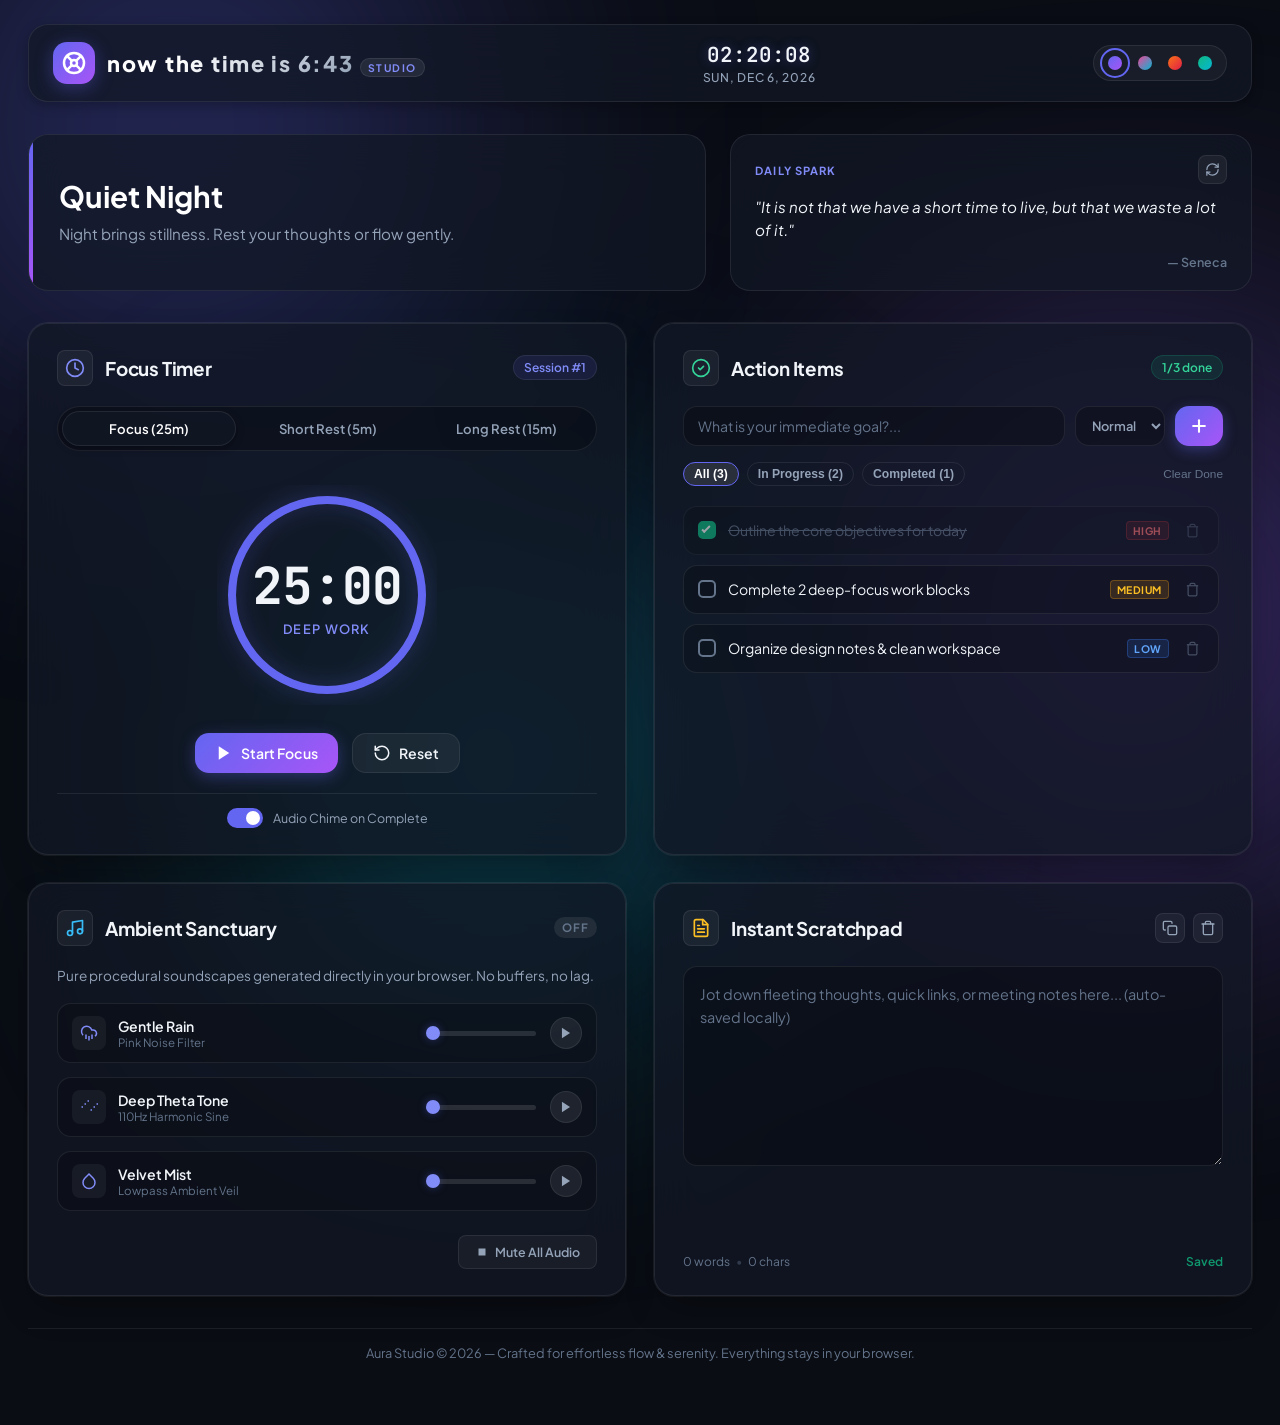
==== app/src/index.html @ 883d93a1 "feat: complete restructuring for EKS GitOps with ArgoCD, Terraform and GitHub Actions" ====
<!DOCTYPE html>
<html lang="en">
<head>
  <meta charset="UTF-8">
  <meta name="viewport" content="width=device-width, initial-scale=1.0">
  <title>Aura — Minimalist Focus & Productivity Workspace</title>
  <meta name="description" content="Aura is a beautifully crafted, distraction-free personal productivity hub with focus timer, ambient soundscapes, smart tasks, and instant notes.">
  <link rel="preconnect" href="https://fonts.googleapis.com">
  <link rel="preconnect" href="https://fonts.gstatic.com" crossorigin>
  <link href="https://fonts.googleapis.com/css2?family=Plus+Jakarta+Sans:wght@300;400;500;600;700;800&family=JetBrains+Mono:wght@400;500&display=swap" rel="stylesheet">
  <link rel="stylesheet" href="style.css">
</head>
<body data-theme="celestial">
  <!-- Dynamic Background Glow Elements -->
  <div class="ambient-glow glow-1" aria-hidden="true"></div>
  <div class="ambient-glow glow-2" aria-hidden="true"></div>
  <div class="ambient-glow glow-3" aria-hidden="true"></div>

  <div class="app-container">
    <!-- Top Navigation / Header -->
    <header class="app-header">
      <div class="brand">
        <div class="brand-icon">
          <svg width="24" height="24" viewBox="0 0 24 24" fill="none" stroke="currentColor" stroke-width="2.5" stroke-linecap="round" stroke-linejoin="round">
            <circle cx="12" cy="12" r="10"/>
            <path d="m4.93 4.93 4.24 4.24"/>
            <path d="m14.83 9.17 4.24-4.24"/>
            <path d="m14.83 14.83 4.24 4.24"/>
            <path d="m9.17 14.83-4.24 4.24"/>
            <circle cx="12" cy="12" r="3"/>
          </svg>
        </div>
        <div class="brand-text">
          <span class="brand-title">now the time is 6:43</span>
          <span class="brand-badge">STUDIO</span>
        </div>
      </div>

      <!-- Live Clock & Status -->
      <div class="header-center">
        <div class="live-clock" id="live-clock" aria-label="Current time">00:00:00</div>
        <div class="live-date" id="live-date">Loading date...</div>
      </div>

      <!-- Header Controls -->
      <div class="header-actions">
        <div class="theme-picker" title="Switch visual theme">
          <button type="button" class="theme-btn active" data-theme-name="celestial" id="theme-celestial" aria-label="Celestial Theme">
            <span class="dot dot-celestial"></span>
          </button>
          <button type="button" class="theme-btn" data-theme-name="cyber" id="theme-cyber" aria-label="Cyberpunk Neon Theme">
            <span class="dot dot-cyber"></span>
          </button>
          <button type="button" class="theme-btn" data-theme-name="sunset" id="theme-sunset" aria-label="Sunset Amber Theme">
            <span class="dot dot-sunset"></span>
          </button>
          <button type="button" class="theme-btn" data-theme-name="emerald" id="theme-emerald" aria-label="Emerald Forest Theme">
            <span class="dot dot-emerald"></span>
          </button>
        </div>
      </div>
    </header>

    <!-- Welcome & Inspirational Banner -->
    <section class="hero-banner">
      <div class="greeting-content">
        <h1 class="greeting-title" id="greeting-title">Welcome to your sanctuary</h1>
        <p class="greeting-subtitle" id="greeting-subtitle">Cultivate deep focus, track meaningful milestones, and create with calm clarity.</p>
      </div>
      <div class="quote-card" id="quote-container">
        <div class="quote-header">
          <span class="quote-tag">Daily Spark</span>
          <button type="button" class="icon-action-btn" id="refresh-quote-btn" title="Get new inspiration" aria-label="Refresh Quote">
            <svg width="15" height="15" viewBox="0 0 24 24" fill="none" stroke="currentColor" stroke-width="2" stroke-linecap="round" stroke-linejoin="round">
              <path d="M3 12a9 9 0 0 1 9-9 9.75 9.75 0 0 1 6.74 2.74L21 8"/>
              <path d="M21 3v5h-5"/>
              <path d="M21 12a9 9 0 0 1-9 9 9.75 9.75 0 0 1-6.74-2.74L3 16"/>
              <path d="M3 21v-5h5"/>
            </svg>
          </button>
        </div>
        <p class="quote-text" id="quote-text">"Simplicity is the ultimate sophistication."</p>
        <span class="quote-author" id="quote-author">— Leonardo da Vinci</span>
      </div>
    </section>

    <!-- Main Workspace Grid -->
    <main class="dashboard-grid">

      <!-- CARD 1: Pomodoro & Deep Work Timer -->
      <section class="card timer-card" id="timer-section" aria-labelledby="timer-heading">
        <div class="card-header">
          <div class="card-title-group">
            <div class="card-icon timer-icon-glow">
              <svg width="20" height="20" viewBox="0 0 24 24" fill="none" stroke="currentColor" stroke-width="2" stroke-linecap="round" stroke-linejoin="round">
                <circle cx="12" cy="12" r="10"/>
                <polyline points="12 6 12 12 16 14"/>
              </svg>
            </div>
            <h2 class="card-title" id="timer-heading">Focus Timer</h2>
          </div>
          <span class="session-badge" id="session-count-badge">Session #1</span>
        </div>

        <!-- Mode Selectors -->
        <div class="timer-mode-tabs" role="tablist">
          <button type="button" class="mode-tab active" data-mode="focus" id="tab-focus" role="tab" aria-selected="true">Focus (25m)</button>
          <button type="button" class="mode-tab" data-mode="shortBreak" id="tab-short" role="tab" aria-selected="false">Short Rest (5m)</button>
          <button type="button" class="mode-tab" data-mode="longBreak" id="tab-long" role="tab" aria-selected="false">Long Rest (15m)</button>
        </div>

        <!-- Circular Visual Progress Display -->
        <div class="timer-display-wrapper">
          <svg class="progress-ring" width="220" height="220" viewBox="0 0 220 220">
            <circle class="progress-ring-bg" stroke="currentColor" stroke-width="8" fill="transparent" r="95" cx="110" cy="110"/>
            <circle class="progress-ring-circle" id="timer-progress-ring" stroke="currentColor" stroke-width="8" stroke-dasharray="596.9" stroke-dashoffset="0" stroke-linecap="round" fill="transparent" r="95" cx="110" cy="110"/>
          </svg>
          <div class="timer-countdown">
            <span class="time-readout" id="timer-readout">25:00</span>
            <span class="timer-status-text" id="timer-mode-label">Deep Work</span>
          </div>
        </div>

        <!-- Timer Controls -->
        <div class="timer-actions">
          <button type="button" class="btn btn-primary" id="timer-toggle-btn" aria-label="Start or pause timer">
            <svg class="play-icon" width="18" height="18" viewBox="0 0 24 24" fill="currentColor">
              <polygon points="5 3 19 12 5 21 5 3"/>
            </svg>
            <span id="timer-toggle-label">Start Focus</span>
          </button>
          <button type="button" class="btn btn-ghost" id="timer-reset-btn" aria-label="Reset timer">
            <svg width="18" height="18" viewBox="0 0 24 24" fill="none" stroke="currentColor" stroke-width="2" stroke-linecap="round" stroke-linejoin="round">
              <path d="M3 12a9 9 0 1 0 9-9 9.75 9.75 0 0 0-6.74 2.74L3 8"/>
              <path d="M3 3v5h5"/>
            </svg>
            <span>Reset</span>
          </button>
        </div>

        <!-- Sound Alert Toggle -->
        <div class="timer-footer">
          <label class="toggle-control" for="chime-toggle">
            <input type="checkbox" id="chime-toggle" checked>
            <span class="toggle-slider"></span>
            <span class="toggle-label">Audio Chime on Complete</span>
          </label>
        </div>
      </section>

      <!-- CARD 2: Flow Tasks & Priorities -->
      <section class="card tasks-card" id="tasks-section" aria-labelledby="tasks-heading">
        <div class="card-header">
          <div class="card-title-group">
            <div class="card-icon task-icon-glow">
              <svg width="20" height="20" viewBox="0 0 24 24" fill="none" stroke="currentColor" stroke-width="2" stroke-linecap="round" stroke-linejoin="round">
                <path d="M12 22c5.523 0 10-4.477 10-10S17.523 2 12 2 2 6.477 2 12s4.477 10 10 10z"/>
                <path d="m9 12 2 2 4-4"/>
              </svg>
            </div>
            <h2 class="card-title" id="tasks-heading">Action Items</h2>
          </div>
          <div class="task-stats-pill" id="task-completion-stats">0/0 done</div>
        </div>

        <!-- Add Task Input Form -->
        <form class="task-input-bar" id="add-task-form">
          <input type="text" id="task-input-field" class="styled-input" placeholder="What is your immediate goal?..." autocomplete="off" required>
          <select id="task-priority-select" class="styled-select" title="Priority Level" aria-label="Priority Level">
            <option value="high">High</option>
            <option value="medium" selected>Normal</option>
            <option value="low">Low</option>
          </select>
          <button type="submit" class="btn btn-add" id="task-add-btn" aria-label="Add Task">
            <svg width="20" height="20" viewBox="0 0 24 24" fill="none" stroke="currentColor" stroke-width="2.5" stroke-linecap="round" stroke-linejoin="round">
              <line x1="12" y1="5" x2="12" y2="19"></line>
              <line x1="5" y1="12" x2="19" y2="12"></line>
            </svg>
          </button>
        </form>

        <!-- Filter Chips -->
        <div class="task-filters">
          <button type="button" class="filter-chip active" data-filter="all" id="filter-all">All (<span id="count-all">0</span>)</button>
          <button type="button" class="filter-chip" data-filter="active" id="filter-active">In Progress (<span id="count-active">0</span>)</button>
          <button type="button" class="filter-chip" data-filter="completed" id="filter-completed">Completed (<span id="count-completed">0</span>)</button>
          <button type="button" class="filter-clear-btn" id="clear-completed-btn" title="Remove finished items">Clear Done</button>
        </div>

        <!-- Task List Container -->
        <div class="task-list-wrapper">
          <ul class="task-list" id="task-list-container">
            <!-- Dynamic task items injected via JavaScript -->
          </ul>
          <div class="empty-state hidden" id="task-empty-state">
            <div class="empty-icon">
              <svg width="36" height="36" viewBox="0 0 24 24" fill="none" stroke="currentColor" stroke-width="1.5">
                <circle cx="12" cy="12" r="10"/>
                <path d="M8 12h8"/>
              </svg>
            </div>
            <p>No action items here yet.</p>
            <span>Add a clear goal above to ignite momentum!</span>
          </div>
        </div>
      </section>

      <!-- CARD 3: Ambient Soundscapes (Zero-latency Web Audio Generator) -->
      <section class="card ambient-card" id="ambient-section" aria-labelledby="ambient-heading">
        <div class="card-header">
          <div class="card-title-group">
            <div class="card-icon ambient-icon-glow">
              <svg width="20" height="20" viewBox="0 0 24 24" fill="none" stroke="currentColor" stroke-width="2" stroke-linecap="round" stroke-linejoin="round">
                <path d="M9 18V5l12-2v13"/>
                <circle cx="6" cy="18" r="3"/>
                <circle cx="18" cy="16" r="3"/>
              </svg>
            </div>
            <h2 class="card-title" id="ambient-heading">Ambient Sanctuary</h2>
          </div>
          <span class="live-pill" id="audio-active-badge">Off</span>
        </div>
        <p class="card-description">Pure procedural soundscapes generated directly in your browser. No buffers, no lag.</p>

        <!-- Soundscape Channels -->
        <div class="sound-channels">
          <!-- Sound 1: Soft Rain -->
          <div class="sound-row" data-sound="rain">
            <div class="sound-meta">
              <div class="sound-icon-box">
                <svg width="18" height="18" viewBox="0 0 24 24" fill="none" stroke="currentColor" stroke-width="2">
                  <path d="M4 14.899A7 7 0 1 1 15.71 8h1.79a4.5 4.5 0 0 1 2.5 8.242"/>
                  <path d="M16 14v6"/>
                  <path d="M8 14v6"/>
                  <path d="M12 16v6"/>
                </svg>
              </div>
              <div class="sound-details">
                <span class="sound-title">Gentle Rain</span>
                <span class="sound-type">Pink Noise Filter</span>
              </div>
            </div>
            <div class="sound-control-group">
              <input type="range" class="sound-slider" id="volume-rain" min="0" max="100" value="0" aria-label="Gentle Rain volume">
              <button type="button" class="sound-toggle-btn" id="btn-sound-rain" aria-label="Toggle Gentle Rain">
                <svg width="14" height="14" viewBox="0 0 24 24" fill="currentColor">
                  <polygon points="5 3 19 12 5 21 5 3"/>
                </svg>
              </button>
            </div>
          </div>

          <!-- Sound 2: Theta Wave / Focus Drone -->
          <div class="sound-row" data-sound="binaural">
            <div class="sound-meta">
              <div class="sound-icon-box">
                <svg width="18" height="18" viewBox="0 0 24 24" fill="none" stroke="currentColor" stroke-width="2">
                  <path d="M2 12h2"/>
                  <path d="M6 8h2"/>
                  <path d="M10 4h2"/>
                  <path d="M14 16h2"/>
                  <path d="M18 12h2"/>
                  <path d="M22 8h2"/>
                </svg>
              </div>
              <div class="sound-details">
                <span class="sound-title">Deep Theta Tone</span>
                <span class="sound-type">110Hz Harmonic Sine</span>
              </div>
            </div>
            <div class="sound-control-group">
              <input type="range" class="sound-slider" id="volume-binaural" min="0" max="100" value="0" aria-label="Deep Theta Tone volume">
              <button type="button" class="sound-toggle-btn" id="btn-sound-binaural" aria-label="Toggle Deep Theta Tone">
                <svg width="14" height="14" viewBox="0 0 24 24" fill="currentColor">
                  <polygon points="5 3 19 12 5 21 5 3"/>
                </svg>
              </button>
            </div>
          </div>

          <!-- Sound 3: White Noise / Velvet Stream -->
          <div class="sound-row" data-sound="stream">
            <div class="sound-meta">
              <div class="sound-icon-box">
                <svg width="18" height="18" viewBox="0 0 24 24" fill="none" stroke="currentColor" stroke-width="2">
                  <path d="M12 2.69l5.66 5.66a8 8 0 1 1-11.31 0z"/>
                </svg>
              </div>
              <div class="sound-details">
                <span class="sound-title">Velvet Mist</span>
                <span class="sound-type">Lowpass Ambient Veil</span>
              </div>
            </div>
            <div class="sound-control-group">
              <input type="range" class="sound-slider" id="volume-stream" min="0" max="100" value="0" aria-label="Velvet Mist volume">
              <button type="button" class="sound-toggle-btn" id="btn-sound-stream" aria-label="Toggle Velvet Mist">
                <svg width="14" height="14" viewBox="0 0 24 24" fill="currentColor">
                  <polygon points="5 3 19 12 5 21 5 3"/>
                </svg>
              </button>
            </div>
          </div>
        </div>

        <div class="ambient-footer">
          <button type="button" class="btn btn-secondary-subtle" id="stop-all-audio-btn">
            <svg width="14" height="14" viewBox="0 0 24 24" fill="currentColor">
              <rect x="6" y="6" width="12" height="12"/>
            </svg>
            Mute All Audio
          </button>
        </div>
      </section>

      <!-- CARD 4: Instant Scratchpad & Notes -->
      <section class="card notes-card" id="notes-section" aria-labelledby="notes-heading">
        <div class="card-header">
          <div class="card-title-group">
            <div class="card-icon notes-icon-glow">
              <svg width="20" height="20" viewBox="0 0 24 24" fill="none" stroke="currentColor" stroke-width="2" stroke-linecap="round" stroke-linejoin="round">
                <path d="M14.5 2H6a2 2 0 0 0-2 2v16a2 2 0 0 0 2 2h12a2 2 0 0 0 2-2V7.5L14.5 2z"/>
                <polyline points="14 2 14 8 20 8"/>
                <line x1="16" y1="13" x2="8" y2="13"/>
                <line x1="16" y1="17" x2="8" y2="17"/>
                <line x1="10" y1="9" x2="8" y2="9"/>
              </svg>
            </div>
            <h2 class="card-title" id="notes-heading">Instant Scratchpad</h2>
          </div>
          <div class="notes-actions">
            <button type="button" class="icon-action-btn" id="copy-notes-btn" title="Copy to clipboard" aria-label="Copy Notes">
              <svg width="16" height="16" viewBox="0 0 24 24" fill="none" stroke="currentColor" stroke-width="2" stroke-linecap="round" stroke-linejoin="round">
                <rect x="9" y="9" width="13" height="13" rx="2" ry="2"/>
                <path d="M5 15H4a2 2 0 0 1-2-2V4a2 2 0 0 1 2-2h9a2 2 0 0 1 2 2v1"/>
              </svg>
            </button>
            <button type="button" class="icon-action-btn" id="clear-notes-btn" title="Clear notes" aria-label="Clear Notes">
              <svg width="16" height="16" viewBox="0 0 24 24" fill="none" stroke="currentColor" stroke-width="2" stroke-linecap="round" stroke-linejoin="round">
                <polyline points="3 6 5 6 21 6"/>
                <path d="M19 6v14a2 2 0 0 1-2 2H7a2 2 0 0 1-2-2V6m3 0V4a2 2 0 0 1 2-2h4a2 2 0 0 1 2 2v2"/>
              </svg>
            </button>
          </div>
        </div>

        <div class="notes-body">
          <textarea id="scratchpad-textarea" class="scratchpad-input" placeholder="Jot down fleeting thoughts, quick links, or meeting notes here... (auto-saved locally)"></textarea>
        </div>

        <div class="notes-footer">
          <div class="note-counts">
            <span id="note-words">0 words</span>
            <span class="count-divider">•</span>
            <span id="note-chars">0 chars</span>
          </div>
          <span class="save-status" id="note-save-status">Saved</span>
        </div>
      </section>

    </main>

    <!-- Global Toast Notification -->
    <div class="toast" id="toast-notification" role="status" aria-live="polite">
      <span class="toast-message" id="toast-text">Action completed</span>
    </div>

    <!-- App Footer -->
    <footer class="app-footer">
      <p>Aura Studio &copy; 2026 — Crafted for effortless flow & serenity. Everything stays in your browser.</p>
    </footer>
  </div>

  <script src="app.js"></script>
</body>
</html>
---- app/src/style.css ----
/* ===================================================================
   AURA DESIGN SYSTEM — Modern Glassmorphism & Fluid Micro-Interactions
   =================================================================== */

:root {
  /* Default: Celestial Dark Theme */
  --bg-primary: #0a0d14;
  --bg-secondary: #0f1422;
  --card-bg: rgba(18, 24, 38, 0.72);
  --card-border: rgba(255, 255, 255, 0.08);
  --card-border-hover: rgba(99, 102, 241, 0.4);
  --text-main: #f1f5f9;
  --text-muted: #94a3b8;
  --text-subtle: #64748b;
  
  --accent: #6366f1;
  --accent-light: #818cf8;
  --accent-glow: rgba(99, 102, 241, 0.35);
  --accent-gradient: linear-gradient(135deg, #6366f1 0%, #a855f7 100%);
  
  --secondary-accent: #06b6d4;
  --success: #10b981;
  --warning: #f59e0b;
  --danger: #ef4444;

  --glow-1: #6366f1;
  --glow-2: #8b5cf6;
  --glow-3: #06b6d4;

  --font-sans: 'Plus Jakarta Sans', -apple-system, BlinkMacSystemFont, 'Segoe UI', Roboto, sans-serif;
  --font-mono: 'JetBrains Mono', monospace;

  --radius-sm: 8px;
  --radius-md: 14px;
  --radius-lg: 20px;
  --radius-pill: 9999px;

  --shadow-sm: 0 4px 12px rgba(0, 0, 0, 0.25);
  --shadow-card: 0 16px 36px -10px rgba(0, 0, 0, 0.4), 0 0 0 1px var(--card-border);
  --shadow-hover: 0 20px 45px -8px rgba(99, 102, 241, 0.25), 0 0 0 1px var(--card-border-hover);
  --transition-fast: 0.18s cubic-bezier(0.16, 1, 0.3, 1);
  --transition-normal: 0.28s cubic-bezier(0.16, 1, 0.3, 1);
}

/* Theme: Cyberpunk Neon */
body[data-theme="cyber"] {
  --bg-primary: #050508;
  --bg-secondary: #0c0a17;
  --card-bg: rgba(16, 13, 30, 0.78);
  --card-border: rgba(244, 63, 94, 0.15);
  --card-border-hover: rgba(6, 182, 212, 0.5);
  --accent: #ec4899;
  --accent-light: #f472b6;
  --accent-glow: rgba(236, 72, 153, 0.4);
  --accent-gradient: linear-gradient(135deg, #ec4899 0%, #06b6d4 100%);
  --glow-1: #ec4899;
  --glow-2: #06b6d4;
  --glow-3: #8b5cf6;
}

/* Theme: Sunset Amber */
body[data-theme="sunset"] {
  --bg-primary: #0f0a0a;
  --bg-secondary: #1a100f;
  --card-bg: rgba(28, 18, 16, 0.75);
  --card-border: rgba(249, 115, 22, 0.15);
  --card-border-hover: rgba(249, 115, 22, 0.5);
  --accent: #f97316;
  --accent-light: #fb923c;
  --accent-glow: rgba(249, 115, 22, 0.4);
  --accent-gradient: linear-gradient(135deg, #f97316 0%, #e11d48 100%);
  --glow-1: #f97316;
  --glow-2: #fbbf24;
  --glow-3: #e11d48;
}

/* Theme: Emerald Forest */
body[data-theme="emerald"] {
  --bg-primary: #06110d;
  --bg-secondary: #0a1c15;
  --card-bg: rgba(12, 28, 22, 0.75);
  --card-border: rgba(16, 185, 129, 0.16);
  --card-border-hover: rgba(16, 185, 129, 0.5);
  --accent: #10b981;
  --accent-light: #34d399;
  --accent-glow: rgba(16, 185, 129, 0.4);
  --accent-gradient: linear-gradient(135deg, #10b981 0%, #06b6d4 100%);
  --glow-1: #10b981;
  --glow-2: #059669;
  --glow-3: #14b8a6;
}

/* Reset & Base Styles */
*, *::before, *::after {
  box-sizing: border-box;
  margin: 0;
  padding: 0;
}

html, body {
  min-height: 100%;
  font-family: var(--font-sans);
  background-color: var(--bg-primary);
  color: var(--text-main);
  overflow-x: hidden;
  -webkit-font-smoothing: antialiased;
  -moz-osx-font-smoothing: grayscale;
}

/* Ambient Background Light Blobs */
.ambient-glow {
  position: fixed;
  border-radius: 50%;
  filter: blur(140px);
  pointer-events: none;
  z-index: 0;
  opacity: 0.35;
  transition: background-color 0.8s ease, opacity 0.8s ease;
  animation: floatBlobs 24s ease-in-out infinite alternate;
}

.glow-1 {
  width: 550px;
  height: 550px;
  top: -150px;
  left: -100px;
  background: var(--glow-1);
}

.glow-2 {
  width: 600px;
  height: 600px;
  top: 35%;
  right: -150px;
  background: var(--glow-2);
  animation-delay: -7s;
}

.glow-3 {
  width: 480px;
  height: 480px;
  bottom: -100px;
  left: 20%;
  background: var(--glow-3);
  animation-delay: -14s;
}

@keyframes floatBlobs {
  0% { transform: translate(0, 0) scale(1); }
  50% { transform: translate(60px, 40px) scale(1.08); }
  100% { transform: translate(-40px, -60px) scale(0.95); }
}

/* Container */
.app-container {
  position: relative;
  z-index: 1;
  max-width: 1280px;
  margin: 0 auto;
  padding: 24px 28px 48px;
  display: flex;
  flex-direction: column;
  gap: 32px;
}

/* ===================================================================
   Header Component
   =================================================================== */
.app-header {
  display: flex;
  align-items: center;
  justify-content: space-between;
  padding: 16px 24px;
  background: var(--card-bg);
  backdrop-filter: blur(20px);
  -webkit-backdrop-filter: blur(20px);
  border: 1px solid var(--card-border);
  border-radius: var(--radius-lg);
  box-shadow: var(--shadow-sm);
  transition: border-color var(--transition-normal);
}

.brand {
  display: flex;
  align-items: center;
  gap: 12px;
}

.brand-icon {
  width: 42px;
  height: 42px;
  display: flex;
  align-items: center;
  justify-content: center;
  border-radius: var(--radius-md);
  background: var(--accent-gradient);
  color: #fff;
  box-shadow: 0 4px 18px var(--accent-glow);
}

.brand-text {
  display: flex;
  align-items: baseline;
  gap: 6px;
}

.brand-title {
  font-size: 1.35rem;
  font-weight: 800;
  letter-spacing: 0.08em;
  background: linear-gradient(135deg, #ffffff 30%, var(--text-muted) 100%);
  -webkit-background-clip: text;
  -webkit-text-fill-color: transparent;
}

.brand-badge {
  font-size: 0.65rem;
  font-weight: 700;
  letter-spacing: 0.15em;
  padding: 2px 7px;
  border-radius: var(--radius-pill);
  background: rgba(255, 255, 255, 0.08);
  color: var(--accent-light);
  border: 1px solid var(--card-border);
}

.header-center {
  text-align: center;
  display: flex;
  flex-direction: column;
  align-items: center;
  gap: 2px;
}

.live-clock {
  font-family: var(--font-mono);
  font-size: 1.3rem;
  font-weight: 600;
  letter-spacing: 0.05em;
  color: var(--text-main);
  text-shadow: 0 0 12px var(--accent-glow);
}

.live-date {
  font-size: 0.75rem;
  font-weight: 500;
  color: var(--text-muted);
  text-transform: uppercase;
  letter-spacing: 0.06em;
}

/* Theme Selector */
.theme-picker {
  display: flex;
  align-items: center;
  gap: 8px;
  background: rgba(255, 255, 255, 0.04);
  padding: 6px 10px;
  border-radius: var(--radius-pill);
  border: 1px solid var(--card-border);
}

.theme-btn {
  background: transparent;
  border: none;
  cursor: pointer;
  padding: 4px;
  border-radius: 50%;
  display: flex;
  align-items: center;
  justify-content: center;
  transition: transform var(--transition-fast);
}

.theme-btn:hover {
  transform: scale(1.15);
}

.theme-btn.active {
  outline: 2px solid var(--accent);
  outline-offset: 2px;
}

.dot {
  width: 14px;
  height: 14px;
  border-radius: 50%;
  display: block;
}

.dot-celestial { background: linear-gradient(135deg, #6366f1, #a855f7); }
.dot-cyber { background: linear-gradient(135deg, #ec4899, #06b6d4); }
.dot-sunset { background: linear-gradient(135deg, #f97316, #e11d48); }
.dot-emerald { background: linear-gradient(135deg, #10b981, #06b6d4); }

/* ===================================================================
   Hero & Motivation Banner
   =================================================================== */
.hero-banner {
  display: grid;
  grid-template-columns: 1.3fr 1fr;
  gap: 24px;
  align-items: stretch;
}

.greeting-content {
  padding: 24px 30px;
  background: var(--card-bg);
  backdrop-filter: blur(20px);
  -webkit-backdrop-filter: blur(20px);
  border: 1px solid var(--card-border);
  border-radius: var(--radius-lg);
  display: flex;
  flex-direction: column;
  justify-content: center;
  gap: 8px;
  position: relative;
  overflow: hidden;
}

.greeting-content::after {
  content: "";
  position: absolute;
  top: 0;
  left: 0;
  width: 4px;
  height: 100%;
  background: var(--accent-gradient);
}

.greeting-title {
  font-size: 1.85rem;
  font-weight: 700;
  line-height: 1.25;
  background: linear-gradient(135deg, #ffffff 60%, var(--accent-light) 100%);
  -webkit-background-clip: text;
  -webkit-text-fill-color: transparent;
}

.greeting-subtitle {
  font-size: 0.95rem;
  color: var(--text-muted);
  line-height: 1.5;
}

.quote-card {
  padding: 20px 24px;
  background: var(--card-bg);
  backdrop-filter: blur(20px);
  -webkit-backdrop-filter: blur(20px);
  border: 1px solid var(--card-border);
  border-radius: var(--radius-lg);
  display: flex;
  flex-direction: column;
  justify-content: space-between;
  gap: 12px;
}

.quote-header {
  display: flex;
  align-items: center;
  justify-content: space-between;
}

.quote-tag {
  font-size: 0.7rem;
  text-transform: uppercase;
  letter-spacing: 0.1em;
  font-weight: 700;
  color: var(--accent-light);
}

.quote-text {
  font-size: 0.95rem;
  font-style: italic;
  color: var(--text-main);
  line-height: 1.5;
}

.quote-author {
  font-size: 0.78rem;
  font-weight: 600;
  color: var(--text-subtle);
  align-self: flex-end;
}

/* ===================================================================
   Dashboard Grid Layout
   =================================================================== */
.dashboard-grid {
  display: grid;
  grid-template-columns: repeat(2, 1fr);
  gap: 28px;
}

/* Base Card Styles */
.card {
  background: var(--card-bg);
  backdrop-filter: blur(22px);
  -webkit-backdrop-filter: blur(22px);
  border: 1px solid var(--card-border);
  border-radius: var(--radius-lg);
  padding: 26px 28px;
  box-shadow: var(--shadow-card);
  transition: transform var(--transition-normal), border-color var(--transition-normal), box-shadow var(--transition-normal);
  display: flex;
  flex-direction: column;
}

.card:hover {
  border-color: var(--card-border-hover);
  box-shadow: var(--shadow-hover);
}

.card-header {
  display: flex;
  align-items: center;
  justify-content: space-between;
  margin-bottom: 20px;
}

.card-title-group {
  display: flex;
  align-items: center;
  gap: 12px;
}

.card-icon {
  width: 36px;
  height: 36px;
  border-radius: var(--radius-sm);
  display: flex;
  align-items: center;
  justify-content: center;
  background: rgba(255, 255, 255, 0.05);
  color: var(--accent-light);
  border: 1px solid var(--card-border);
}

.timer-icon-glow { color: #818cf8; }
.task-icon-glow { color: #34d399; }
.ambient-icon-glow { color: #38bdf8; }
.notes-icon-glow { color: #fbbf24; }

.card-title {
  font-size: 1.18rem;
  font-weight: 700;
  letter-spacing: -0.01em;
  color: var(--text-main);
}

.card-description {
  font-size: 0.85rem;
  color: var(--text-muted);
  margin-bottom: 18px;
  line-height: 1.45;
}

/* Common Buttons & Inputs */
.btn {
  display: inline-flex;
  align-items: center;
  justify-content: center;
  gap: 8px;
  font-family: var(--font-sans);
  font-size: 0.88rem;
  font-weight: 600;
  padding: 10px 20px;
  border-radius: var(--radius-md);
  cursor: pointer;
  border: none;
  outline: none;
  transition: all var(--transition-fast);
}

.btn-primary {
  background: var(--accent-gradient);
  color: #ffffff;
  box-shadow: 0 4px 16px var(--accent-glow);
}

.btn-primary:hover {
  transform: translateY(-2px);
  box-shadow: 0 6px 22px var(--accent-glow);
  filter: brightness(1.08);
}

.btn-primary:active {
  transform: translateY(0);
}

.btn-ghost {
  background: rgba(255, 255, 255, 0.05);
  color: var(--text-main);
  border: 1px solid var(--card-border);
}

.btn-ghost:hover {
  background: rgba(255, 255, 255, 0.1);
  color: #fff;
  border-color: rgba(255, 255, 255, 0.18);
}

.btn-secondary-subtle {
  background: rgba(255, 255, 255, 0.04);
  color: var(--text-muted);
  border: 1px solid var(--card-border);
  padding: 8px 16px;
  border-radius: var(--radius-sm);
  font-size: 0.78rem;
  font-weight: 600;
  cursor: pointer;
  display: inline-flex;
  align-items: center;
  gap: 6px;
  transition: all var(--transition-fast);
}

.btn-secondary-subtle:hover {
  background: rgba(239, 68, 68, 0.12);
  color: #fca5a5;
  border-color: rgba(239, 68, 68, 0.3);
}

.icon-action-btn {
  background: rgba(255, 255, 255, 0.05);
  border: 1px solid var(--card-border);
  color: var(--text-muted);
  border-radius: var(--radius-sm);
  padding: 6px;
  cursor: pointer;
  display: flex;
  align-items: center;
  justify-content: center;
  transition: all var(--transition-fast);
}

.icon-action-btn:hover {
  color: #ffffff;
  background: rgba(255, 255, 255, 0.12);
  border-color: rgba(255, 255, 255, 0.2);
  transform: scale(1.05);
}

/* ===================================================================
   Card 1: Pomodoro Timer Styles
   =================================================================== */
.session-badge {
  font-size: 0.75rem;
  font-weight: 600;
  padding: 4px 10px;
  border-radius: var(--radius-pill);
  background: rgba(99, 102, 241, 0.12);
  color: var(--accent-light);
  border: 1px solid var(--card-border);
}

.timer-mode-tabs {
  display: flex;
  gap: 6px;
  background: rgba(0, 0, 0, 0.25);
  padding: 4px;
  border-radius: var(--radius-pill);
  margin-bottom: 24px;
  border: 1px solid var(--card-border);
}

.mode-tab {
  flex: 1;
  background: transparent;
  border: none;
  color: var(--text-muted);
  font-family: var(--font-sans);
  font-size: 0.82rem;
  font-weight: 600;
  padding: 8px 12px;
  border-radius: var(--radius-pill);
  cursor: pointer;
  transition: all var(--transition-fast);
}

.mode-tab:hover {
  color: var(--text-main);
}

.mode-tab.active {
  background: var(--card-bg);
  color: #ffffff;
  box-shadow: 0 2px 8px rgba(0, 0, 0, 0.3);
  border: 1px solid var(--card-border);
}

.timer-display-wrapper {
  position: relative;
  width: 220px;
  height: 220px;
  margin: 10px auto 28px;
  display: flex;
  align-items: center;
  justify-content: center;
}

.progress-ring {
  transform: rotate(-90deg);
  position: absolute;
  top: 0;
  left: 0;
}

.progress-ring-bg {
  color: rgba(255, 255, 255, 0.05);
}

.progress-ring-circle {
  color: var(--accent);
  transition: stroke-dashoffset 0.5s ease, color 0.4s ease;
  filter: drop-shadow(0 0 10px var(--accent-glow));
}

.timer-countdown {
  position: relative;
  z-index: 2;
  text-align: center;
  display: flex;
  flex-direction: column;
  align-items: center;
}

.time-readout {
  font-family: var(--font-mono);
  font-size: 3.2rem;
  font-weight: 700;
  letter-spacing: -0.02em;
  color: var(--text-main);
}

.timer-status-text {
  font-size: 0.8rem;
  font-weight: 600;
  text-transform: uppercase;
  letter-spacing: 0.1em;
  color: var(--accent-light);
  margin-top: 2px;
}

.timer-actions {
  display: flex;
  justify-content: center;
  gap: 14px;
  margin-bottom: 20px;
}

.timer-footer {
  margin-top: auto;
  padding-top: 14px;
  border-top: 1px solid var(--card-border);
  display: flex;
  justify-content: center;
}

.toggle-control {
  display: inline-flex;
  align-items: center;
  gap: 10px;
  cursor: pointer;
  user-select: none;
}

.toggle-control input {
  display: none;
}

.toggle-slider {
  width: 36px;
  height: 20px;
  background: rgba(255, 255, 255, 0.15);
  border-radius: var(--radius-pill);
  position: relative;
  transition: background var(--transition-fast);
}

.toggle-slider::after {
  content: "";
  position: absolute;
  width: 14px;
  height: 14px;
  border-radius: 50%;
  background: white;
  top: 3px;
  left: 3px;
  transition: transform var(--transition-fast);
}

.toggle-control input:checked + .toggle-slider {
  background: var(--accent);
}

.toggle-control input:checked + .toggle-slider::after {
  transform: translateX(16px);
}

.toggle-label {
  font-size: 0.78rem;
  color: var(--text-muted);
}

/* ===================================================================
   Card 2: Tasks & Flow Styles
   =================================================================== */
.task-stats-pill {
  font-size: 0.75rem;
  font-weight: 600;
  padding: 4px 10px;
  border-radius: var(--radius-pill);
  background: rgba(16, 185, 129, 0.12);
  color: #34d399;
  border: 1px solid rgba(16, 185, 129, 0.2);
}

.task-input-bar {
  display: flex;
  gap: 10px;
  margin-bottom: 16px;
}

.styled-input {
  flex: 1;
  background: rgba(0, 0, 0, 0.25);
  border: 1px solid var(--card-border);
  border-radius: var(--radius-md);
  padding: 10px 14px;
  color: var(--text-main);
  font-family: var(--font-sans);
  font-size: 0.88rem;
  outline: none;
  transition: border-color var(--transition-fast), box-shadow var(--transition-fast);
}

.styled-input:focus {
  border-color: var(--accent);
  box-shadow: 0 0 0 3px var(--accent-glow);
}

.styled-input::placeholder {
  color: var(--text-subtle);
}

.styled-select {
  background: rgba(0, 0, 0, 0.25);
  border: 1px solid var(--card-border);
  border-radius: var(--radius-md);
  padding: 10px 12px;
  color: var(--text-muted);
  font-family: var(--font-sans);
  font-size: 0.8rem;
  font-weight: 600;
  cursor: pointer;
  outline: none;
}

.styled-select option {
  background: var(--bg-secondary);
  color: var(--text-main);
}

.btn-add {
  background: var(--accent-gradient);
  color: white;
  border-radius: var(--radius-md);
  padding: 10px 14px;
  border: none;
  cursor: pointer;
  display: flex;
  align-items: center;
  justify-content: center;
  box-shadow: 0 4px 14px var(--accent-glow);
  transition: transform var(--transition-fast);
}

.btn-add:hover {
  transform: scale(1.06);
}

.task-filters {
  display: flex;
  align-items: center;
  gap: 8px;
  margin-bottom: 16px;
  overflow-x: auto;
  padding-bottom: 4px;
}

.filter-chip {
  background: transparent;
  border: 1px solid var(--card-border);
  color: var(--text-muted);
  font-size: 0.76rem;
  font-weight: 600;
  padding: 4px 10px;
  border-radius: var(--radius-pill);
  cursor: pointer;
  white-space: nowrap;
  transition: all var(--transition-fast);
}

.filter-chip:hover {
  color: var(--text-main);
  border-color: rgba(255, 255, 255, 0.2);
}

.filter-chip.active {
  background: rgba(255, 255, 255, 0.1);
  color: #fff;
  border-color: var(--accent);
}

.filter-clear-btn {
  margin-left: auto;
  background: transparent;
  border: none;
  color: var(--text-subtle);
  font-size: 0.74rem;
  font-weight: 500;
  cursor: pointer;
  transition: color var(--transition-fast);
}

.filter-clear-btn:hover {
  color: var(--danger);
}

.task-list-wrapper {
  flex: 1;
  min-height: 200px;
  max-height: 290px;
  overflow-y: auto;
  padding-right: 4px;
}

.task-list-wrapper::-webkit-scrollbar {
  width: 5px;
}
.task-list-wrapper::-webkit-scrollbar-thumb {
  background: rgba(255, 255, 255, 0.1);
  border-radius: 4px;
}

.task-list {
  list-style: none;
  display: flex;
  flex-direction: column;
  gap: 10px;
}

.task-item {
  display: flex;
  align-items: center;
  gap: 12px;
  padding: 12px 14px;
  background: rgba(0, 0, 0, 0.2);
  border: 1px solid var(--card-border);
  border-radius: var(--radius-md);
  transition: all var(--transition-fast);
  animation: slideIn 0.25s ease-out;
}

@keyframes slideIn {
  from { opacity: 0; transform: translateY(-8px); }
  to { opacity: 1; transform: translateY(0); }
}

.task-item:hover {
  background: rgba(255, 255, 255, 0.03);
  border-color: rgba(255, 255, 255, 0.15);
}

.task-item.completed {
  opacity: 0.6;
}

.task-item.completed .task-text {
  text-decoration: line-through;
  color: var(--text-subtle);
}

.task-checkbox {
  appearance: none;
  width: 18px;
  height: 18px;
  border: 2px solid var(--text-subtle);
  border-radius: 5px;
  cursor: pointer;
  position: relative;
  transition: all var(--transition-fast);
  flex-shrink: 0;
}

.task-checkbox:checked {
  background: var(--success);
  border-color: var(--success);
}

.task-checkbox:checked::after {
  content: "";
  position: absolute;
  top: 1px;
  left: 4px;
  width: 4px;
  height: 9px;
  border: solid white;
  border-width: 0 2px 2px 0;
  transform: rotate(45deg);
}

.task-content {
  flex: 1;
  display: flex;
  align-items: center;
  justify-content: space-between;
  gap: 8px;
  overflow: hidden;
}

.task-text {
  font-size: 0.88rem;
  color: var(--text-main);
  word-break: break-word;
}

.task-priority-tag {
  font-size: 0.65rem;
  font-weight: 700;
  text-transform: uppercase;
  letter-spacing: 0.05em;
  padding: 2px 6px;
  border-radius: 4px;
  flex-shrink: 0;
}

.priority-high {
  background: rgba(239, 68, 68, 0.15);
  color: #f87171;
  border: 1px solid rgba(239, 68, 68, 0.3);
}

.priority-medium {
  background: rgba(245, 158, 11, 0.15);
  color: #fbbf24;
  border: 1px solid rgba(245, 158, 11, 0.3);
}

.priority-low {
  background: rgba(59, 130, 246, 0.15);
  color: #60a5fa;
  border: 1px solid rgba(59, 130, 246, 0.3);
}

.task-delete-btn {
  background: transparent;
  border: none;
  color: var(--text-subtle);
  cursor: pointer;
  padding: 4px;
  border-radius: 4px;
  display: flex;
  align-items: center;
  justify-content: center;
  opacity: 0.6;
  transition: all var(--transition-fast);
}

.task-item:hover .task-delete-btn {
  opacity: 1;
}

.task-delete-btn:hover {
  color: var(--danger);
  background: rgba(239, 68, 68, 0.15);
}

.empty-state {
  display: flex;
  flex-direction: column;
  align-items: center;
  justify-content: center;
  padding: 40px 20px;
  text-align: center;
  color: var(--text-subtle);
  gap: 8px;
}

.empty-state.hidden {
  display: none;
}

.empty-icon {
  margin-bottom: 4px;
  opacity: 0.4;
}

.empty-state p {
  font-size: 0.95rem;
  font-weight: 600;
  color: var(--text-muted);
}

.empty-state span {
  font-size: 0.8rem;
}

/* ===================================================================
   Card 3: Ambient Sound Generator Styles
   =================================================================== */
.live-pill {
  font-size: 0.72rem;
  font-weight: 700;
  letter-spacing: 0.08em;
  text-transform: uppercase;
  padding: 3px 8px;
  border-radius: var(--radius-pill);
  background: rgba(255, 255, 255, 0.08);
  color: var(--text-subtle);
  transition: all var(--transition-fast);
}

.live-pill.playing {
  background: rgba(16, 185, 129, 0.15);
  color: #34d399;
  border: 1px solid rgba(16, 185, 129, 0.3);
  box-shadow: 0 0 10px rgba(16, 185, 129, 0.2);
}

.sound-channels {
  display: flex;
  flex-direction: column;
  gap: 14px;
  margin-bottom: 24px;
}

.sound-row {
  display: flex;
  align-items: center;
  justify-content: space-between;
  gap: 16px;
  padding: 12px 14px;
  background: rgba(0, 0, 0, 0.2);
  border: 1px solid var(--card-border);
  border-radius: var(--radius-md);
  transition: all var(--transition-fast);
}

.sound-row:hover {
  background: rgba(255, 255, 255, 0.03);
  border-color: rgba(255, 255, 255, 0.12);
}

.sound-meta {
  display: flex;
  align-items: center;
  gap: 12px;
}

.sound-icon-box {
  width: 34px;
  height: 34px;
  border-radius: var(--radius-sm);
  background: rgba(255, 255, 255, 0.05);
  color: var(--accent-light);
  display: flex;
  align-items: center;
  justify-content: center;
}

.sound-details {
  display: flex;
  flex-direction: column;
}

.sound-title {
  font-size: 0.88rem;
  font-weight: 600;
  color: var(--text-main);
}

.sound-type {
  font-size: 0.72rem;
  color: var(--text-subtle);
}

.sound-control-group {
  display: flex;
  align-items: center;
  gap: 14px;
}

.sound-slider {
  appearance: none;
  -webkit-appearance: none;
  width: 110px;
  height: 5px;
  border-radius: 4px;
  background: rgba(255, 255, 255, 0.12);
  outline: none;
  cursor: pointer;
}

.sound-slider::-webkit-slider-thumb {
  -webkit-appearance: none;
  width: 14px;
  height: 14px;
  border-radius: 50%;
  background: var(--accent-light);
  box-shadow: 0 0 8px var(--accent-glow);
  cursor: pointer;
  transition: transform var(--transition-fast);
}

.sound-slider::-webkit-slider-thumb:hover {
  transform: scale(1.3);
}

.sound-toggle-btn {
  width: 32px;
  height: 32px;
  border-radius: 50%;
  background: rgba(255, 255, 255, 0.08);
  border: 1px solid var(--card-border);
  color: var(--text-muted);
  cursor: pointer;
  display: flex;
  align-items: center;
  justify-content: center;
  transition: all var(--transition-fast);
}

.sound-toggle-btn:hover {
  background: rgba(255, 255, 255, 0.16);
  color: white;
}

.sound-row.is-playing .sound-toggle-btn {
  background: var(--accent);
  color: white;
  border-color: var(--accent-light);
  box-shadow: 0 0 12px var(--accent-glow);
}

.ambient-footer {
  margin-top: auto;
  display: flex;
  justify-content: flex-end;
}

/* ===================================================================
   Card 4: Instant Scratchpad & Notes
   =================================================================== */
.notes-actions {
  display: flex;
  align-items: center;
  gap: 8px;
}

.notes-body {
  flex: 1;
  display: flex;
  flex-direction: column;
  margin-bottom: 12px;
}

.scratchpad-input {
  width: 100%;
  min-height: 200px;
  background: rgba(0, 0, 0, 0.25);
  border: 1px solid var(--card-border);
  border-radius: var(--radius-md);
  padding: 16px;
  color: var(--text-main);
  font-family: var(--font-sans);
  font-size: 0.9rem;
  line-height: 1.6;
  resize: vertical;
  outline: none;
  transition: border-color var(--transition-fast), box-shadow var(--transition-fast);
}

.scratchpad-input:focus {
  border-color: var(--accent);
  box-shadow: 0 0 0 3px var(--accent-glow);
}

.scratchpad-input::placeholder {
  color: var(--text-subtle);
}

.notes-footer {
  display: flex;
  align-items: center;
  justify-content: space-between;
  font-size: 0.75rem;
  color: var(--text-subtle);
  padding-top: 8px;
}

.note-counts {
  display: flex;
  align-items: center;
  gap: 6px;
}

.count-divider {
  opacity: 0.4;
}

.save-status {
  color: var(--success);
  font-weight: 600;
  opacity: 0.8;
  transition: opacity 0.3s;
}

/* ===================================================================
   Toast Notification & Footer
   =================================================================== */
.toast {
  position: fixed;
  bottom: 28px;
  right: 28px;
  background: var(--bg-secondary);
  color: var(--text-main);
  padding: 12px 20px;
  border-radius: var(--radius-md);
  border: 1px solid var(--accent);
  box-shadow: 0 10px 30px rgba(0, 0, 0, 0.5), 0 0 16px var(--accent-glow);
  font-size: 0.86rem;
  font-weight: 600;
  transform: translateY(100px);
  opacity: 0;
  pointer-events: none;
  transition: all 0.35s cubic-bezier(0.16, 1, 0.3, 1);
  z-index: 1000;
}

.toast.show {
  transform: translateY(0);
  opacity: 1;
}

.app-footer {
  text-align: center;
  padding: 16px 0;
  font-size: 0.8rem;
  color: var(--text-subtle);
  border-top: 1px solid var(--card-border);
}

/* ===================================================================
   Responsive Breakpoints
   =================================================================== */
@media (max-width: 960px) {
  .hero-banner {
    grid-template-columns: 1fr;
  }
  .dashboard-grid {
    grid-template-columns: 1fr;
  }
}

@media (max-width: 640px) {
  .app-container {
    padding: 16px 16px 36px;
    gap: 20px;
  }
  .app-header {
    flex-direction: column;
    gap: 14px;
    align-items: center;
  }
  .greeting-title {
    font-size: 1.45rem;
  }
  .time-readout {
    font-size: 2.6rem;
  }
  .sound-slider {
    width: 80px;
  }
}
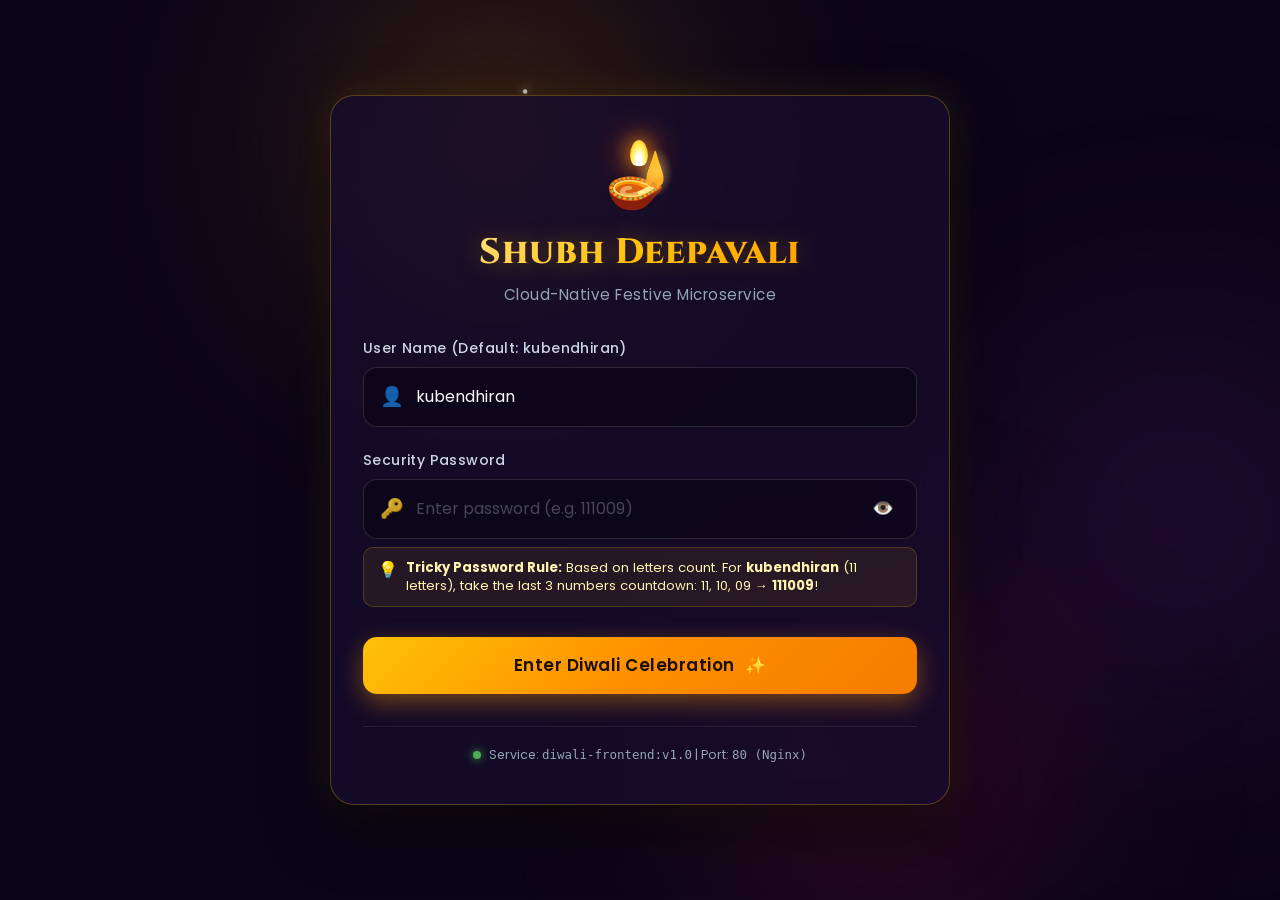
==== commit ea28e71b: "feat: diwali festive microservice with tricky login" ====
--- a/app/src/index.html
+++ b/app/src/index.html
@@ -3,372 +3,171 @@
 <head>
   <meta charset="UTF-8">
   <meta name="viewport" content="width=device-width, initial-scale=1.0">
-  <title>Aura — Minimalist Focus & Productivity Workspace</title>
-  <meta name="description" content="Aura is a beautifully crafted, distraction-free personal productivity hub with focus timer, ambient soundscapes, smart tasks, and instant notes.">
+  <title>🪔 Shubh Deepavali — Microservice Portal</title>
+  <meta name="description" content="A cloud-native festive Diwali celebration microservice featuring interactive firecracker ignition, sound synthesis, and personalized greetings.">
   <link rel="preconnect" href="https://fonts.googleapis.com">
   <link rel="preconnect" href="https://fonts.gstatic.com" crossorigin>
-  <link href="https://fonts.googleapis.com/css2?family=Plus+Jakarta+Sans:wght@300;400;500;600;700;800&family=JetBrains+Mono:wght@400;500&display=swap" rel="stylesheet">
+  <link href="https://fonts.googleapis.com/css2?family=Cinzel:wght@600;700;800;900&family=Poppins:wght@300;400;500;600;700&display=swap" rel="stylesheet">
   <link rel="stylesheet" href="style.css">
 </head>
-<body data-theme="celestial">
-  <!-- Dynamic Background Glow Elements -->
-  <div class="ambient-glow glow-1" aria-hidden="true"></div>
-  <div class="ambient-glow glow-2" aria-hidden="true"></div>
-  <div class="ambient-glow glow-3" aria-hidden="true"></div>
+<body>
+  <!-- Ambient Deepavali Glow Elements -->
+  <div class="ambient-glow glow-gold"></div>
+  <div class="ambient-glow glow-crimson"></div>
+  <div class="ambient-glow glow-violet"></div>
 
-  <div class="app-container">
-    <!-- Top Navigation / Header -->
-    <header class="app-header">
-      <div class="brand">
-        <div class="brand-icon">
-          <svg width="24" height="24" viewBox="0 0 24 24" fill="none" stroke="currentColor" stroke-width="2.5" stroke-linecap="round" stroke-linejoin="round">
-            <circle cx="12" cy="12" r="10"/>
-            <path d="m4.93 4.93 4.24 4.24"/>
-            <path d="m14.83 9.17 4.24-4.24"/>
-            <path d="m14.83 14.83 4.24 4.24"/>
-            <path d="m9.17 14.83-4.24 4.24"/>
-            <circle cx="12" cy="12" r="3"/>
-          </svg>
+  <!-- Canvas for dynamic fireworks particle engine -->
+  <canvas id="fireworks-canvas"></canvas>
+
+  <!-- Main Container -->
+  <main class="app-wrapper">
+
+    <!-- ===================================================================== -->
+    <!-- 1. LOGIN SECTION -->
+    <!-- ===================================================================== -->
+    <section class="card login-card" id="login-section">
+      <div class="card-header">
+        <div class="diya-badge">
+          <span class="diya-flame"></span>
+          <span class="diya-base">🪔</span>
         </div>
-        <div class="brand-text">
-          <span class="brand-title">now the time is 6:43</span>
-          <span class="brand-badge">STUDIO</span>
+        <h1 class="brand-title">Shubh Deepavali</h1>
+        <p class="brand-subtitle">Cloud-Native Festive Microservice</p>
+      </div>
+
+      <form id="login-form" class="auth-form" autocomplete="off" onsubmit="return false;">
+        <div class="form-group">
+          <label for="username">User Name (Default: kubendhiran)</label>
+          <div class="input-container">
+            <span class="input-icon">👤</span>
+            <input 
+              type="text" 
+              id="username" 
+              name="username" 
+              value="kubendhiran" 
+              placeholder="Enter your name (Default: kubendhiran)" 
+            />
+          </div>
+        </div>
+
+        <div class="form-group">
+          <label for="password">Security Password</label>
+          <div class="input-container">
+            <span class="input-icon">🔑</span>
+            <input 
+              type="password" 
+              id="password" 
+              name="password" 
+              placeholder="Enter password (e.g. 111009)" 
+              required
+            />
+            <button type="button" id="toggle-password" class="toggle-pwd-btn" aria-label="Toggle password visibility">👁️</button>
+          </div>
+          <div class="hint-box">
+            <span class="hint-icon">💡</span>
+            <span class="hint-text"><strong>Tricky Password Rule:</strong> Based on letters count. For <strong>kubendhiran</strong> (11 letters), take the last 3 numbers countdown: 11, 10, 09 &rarr; <strong>111009</strong>!</span>
+          </div>
+        </div>
+
+        <div id="login-error" class="error-banner" style="display: none;"></div>
+
+        <button type="submit" id="login-btn" class="btn btn-primary">
+          <span>Enter Diwali Celebration</span>
+          <span class="btn-arrow">✨</span>
+        </button>
+      </form>
+
+      <div class="system-meta-footer">
+        <span class="status-indicator"></span>
+        <span>Service: <code>diwali-frontend:v1.0</code> | Port: <code>80 (Nginx)</code></span>
+      </div>
+    </section>
+
+    <!-- ===================================================================== -->
+    <!-- 2. CELEBRATION DASHBOARD SECTION (Shown after successful login) -->
+    <!-- ===================================================================== -->
+    <section class="card celebration-card" id="celebration-section" style="display: none;">
+      <!-- Dashboard Top Bar -->
+      <div class="dashboard-bar">
+        <div class="user-greeting-pill">
+          <span class="status-dot"></span>
+          <span>Logged in as: <strong id="display-user">kubendhiran</strong></span>
+        </div>
+        <button type="button" id="logout-btn" class="btn btn-outline-sm">
+          <span>Sign Out</span> 🚪
+        </button>
+      </div>
+
+      <!-- Main Visual Diya Array -->
+      <div class="festive-lamps-row">
+        <div class="diya-lamp"><span class="flame"></span>🪔</div>
+        <div class="diya-lamp main-lamp"><span class="flame big-flame"></span>🪔</div>
+        <div class="diya-lamp"><span class="flame"></span>🪔</div>
+      </div>
+
+      <div class="celebration-header">
+        <h2 class="festive-title">Festival of Lights</h2>
+        <p class="festive-description">Ignite the auspicious cracker below to reveal your personalized Diwali blessing!</p>
+      </div>
+
+      <!-- Interactive Cracker Area -->
+      <div class="cracker-station" id="cracker-station">
+        <div class="cracker-container" id="cracker-trigger" role="button" tabindex="0" title="Click to Burst the Cracker!">
+          <div class="spark-fuse" id="spark-fuse">
+            <div class="fuse-line"></div>
+            <div class="fuse-spark"></div>
+          </div>
+          <div class="cracker-visual">
+            <div class="cracker-cylinder">
+              <span class="cylinder-band red"></span>
+              <span class="cylinder-band gold">💥</span>
+              <span class="cylinder-band green"></span>
+            </div>
+            <div class="cracker-burst-ring"></div>
+          </div>
+          <div class="click-pulse-cta">
+            <span class="pulse-icon">🧨</span>
+            <span class="pulse-text">CLICK TO CRACK!</span>
+          </div>
         </div>
       </div>
 
-      <!-- Live Clock & Status -->
-      <div class="header-center">
-        <div class="live-clock" id="live-clock" aria-label="Current time">00:00:00</div>
-        <div class="live-date" id="live-date">Loading date...</div>
-      </div>
-
-      <!-- Header Controls -->
-      <div class="header-actions">
-        <div class="theme-picker" title="Switch visual theme">
-          <button type="button" class="theme-btn active" data-theme-name="celestial" id="theme-celestial" aria-label="Celestial Theme">
-            <span class="dot dot-celestial"></span>
-          </button>
-          <button type="button" class="theme-btn" data-theme-name="cyber" id="theme-cyber" aria-label="Cyberpunk Neon Theme">
-            <span class="dot dot-cyber"></span>
-          </button>
-          <button type="button" class="theme-btn" data-theme-name="sunset" id="theme-sunset" aria-label="Sunset Amber Theme">
-            <span class="dot dot-sunset"></span>
-          </button>
-          <button type="button" class="theme-btn" data-theme-name="emerald" id="theme-emerald" aria-label="Emerald Forest Theme">
-            <span class="dot dot-emerald"></span>
+      <!-- Revealing Diwali Message (Appears when cracked) -->
+      <div class="revealed-greeting-box" id="revealed-greeting-box" style="display: none;">
+        <div class="sparkle-stars">✨ 🌟 🎆 🌟 ✨</div>
+        <h1 class="diwali-headline" id="diwali-headline">Happy Diwali, Kubendhiran!</h1>
+        <p class="diwali-sub-blessing">
+          May the supreme light of Deepavali eradicate all darkness, illuminating your journey with boundless joy, vibrant health, prosperity, and triumphant career success!
+        </p>
+        <div class="greeting-actions">
+          <button type="button" id="burst-again-btn" class="btn btn-burst">
+            <span>🎆 Crack Another One!</span>
           </button>
         </div>
       </div>
-    </header>
 
-    <!-- Welcome & Inspirational Banner -->
-    <section class="hero-banner">
-      <div class="greeting-content">
-        <h1 class="greeting-title" id="greeting-title">Welcome to your sanctuary</h1>
-        <p class="greeting-subtitle" id="greeting-subtitle">Cultivate deep focus, track meaningful milestones, and create with calm clarity.</p>
-      </div>
-      <div class="quote-card" id="quote-container">
-        <div class="quote-header">
-          <span class="quote-tag">Daily Spark</span>
-          <button type="button" class="icon-action-btn" id="refresh-quote-btn" title="Get new inspiration" aria-label="Refresh Quote">
-            <svg width="15" height="15" viewBox="0 0 24 24" fill="none" stroke="currentColor" stroke-width="2" stroke-linecap="round" stroke-linejoin="round">
-              <path d="M3 12a9 9 0 0 1 9-9 9.75 9.75 0 0 1 6.74 2.74L21 8"/>
-              <path d="M21 3v5h-5"/>
-              <path d="M21 12a9 9 0 0 1-9 9 9.75 9.75 0 0 1-6.74-2.74L3 16"/>
-              <path d="M3 21v-5h5"/>
-            </svg>
-          </button>
+      <!-- Cloud Microservice Telemetry Badge for Mentor Demo -->
+      <div class="telemetry-panel">
+        <div class="telemetry-item">
+          <span class="t-label">Architecture</span>
+          <span class="t-val">Microservice (Docker + Nginx)</span>
         </div>
-        <p class="quote-text" id="quote-text">"Simplicity is the ultimate sophistication."</p>
-        <span class="quote-author" id="quote-author">— Leonardo da Vinci</span>
+        <div class="telemetry-item">
+          <span class="t-label">Orchestration</span>
+          <span class="t-val">Amazon EKS (v1.30)</span>
+        </div>
+        <div class="telemetry-item">
+          <span class="t-label">GitOps Continuous Delivery</span>
+          <span class="t-val">ArgoCD (App-of-Apps)</span>
+        </div>
+        <div class="telemetry-item">
+          <span class="t-label">Load Balancer</span>
+          <span class="t-val">AWS Application Load Balancer</span>
+        </div>
       </div>
     </section>
 
-    <!-- Main Workspace Grid -->
-    <main class="dashboard-grid">
-
-      <!-- CARD 1: Pomodoro & Deep Work Timer -->
-      <section class="card timer-card" id="timer-section" aria-labelledby="timer-heading">
-        <div class="card-header">
-          <div class="card-title-group">
-            <div class="card-icon timer-icon-glow">
-              <svg width="20" height="20" viewBox="0 0 24 24" fill="none" stroke="currentColor" stroke-width="2" stroke-linecap="round" stroke-linejoin="round">
-                <circle cx="12" cy="12" r="10"/>
-                <polyline points="12 6 12 12 16 14"/>
-              </svg>
-            </div>
-            <h2 class="card-title" id="timer-heading">Focus Timer</h2>
-          </div>
-          <span class="session-badge" id="session-count-badge">Session #1</span>
-        </div>
-
-        <!-- Mode Selectors -->
-        <div class="timer-mode-tabs" role="tablist">
-          <button type="button" class="mode-tab active" data-mode="focus" id="tab-focus" role="tab" aria-selected="true">Focus (25m)</button>
-          <button type="button" class="mode-tab" data-mode="shortBreak" id="tab-short" role="tab" aria-selected="false">Short Rest (5m)</button>
-          <button type="button" class="mode-tab" data-mode="longBreak" id="tab-long" role="tab" aria-selected="false">Long Rest (15m)</button>
-        </div>
-
-        <!-- Circular Visual Progress Display -->
-        <div class="timer-display-wrapper">
-          <svg class="progress-ring" width="220" height="220" viewBox="0 0 220 220">
-            <circle class="progress-ring-bg" stroke="currentColor" stroke-width="8" fill="transparent" r="95" cx="110" cy="110"/>
-            <circle class="progress-ring-circle" id="timer-progress-ring" stroke="currentColor" stroke-width="8" stroke-dasharray="596.9" stroke-dashoffset="0" stroke-linecap="round" fill="transparent" r="95" cx="110" cy="110"/>
-          </svg>
-          <div class="timer-countdown">
-            <span class="time-readout" id="timer-readout">25:00</span>
-            <span class="timer-status-text" id="timer-mode-label">Deep Work</span>
-          </div>
-        </div>
-
-        <!-- Timer Controls -->
-        <div class="timer-actions">
-          <button type="button" class="btn btn-primary" id="timer-toggle-btn" aria-label="Start or pause timer">
-            <svg class="play-icon" width="18" height="18" viewBox="0 0 24 24" fill="currentColor">
-              <polygon points="5 3 19 12 5 21 5 3"/>
-            </svg>
-            <span id="timer-toggle-label">Start Focus</span>
-          </button>
-          <button type="button" class="btn btn-ghost" id="timer-reset-btn" aria-label="Reset timer">
-            <svg width="18" height="18" viewBox="0 0 24 24" fill="none" stroke="currentColor" stroke-width="2" stroke-linecap="round" stroke-linejoin="round">
-              <path d="M3 12a9 9 0 1 0 9-9 9.75 9.75 0 0 0-6.74 2.74L3 8"/>
-              <path d="M3 3v5h5"/>
-            </svg>
-            <span>Reset</span>
-          </button>
-        </div>
-
-        <!-- Sound Alert Toggle -->
-        <div class="timer-footer">
-          <label class="toggle-control" for="chime-toggle">
-            <input type="checkbox" id="chime-toggle" checked>
-            <span class="toggle-slider"></span>
-            <span class="toggle-label">Audio Chime on Complete</span>
-          </label>
-        </div>
-      </section>
-
-      <!-- CARD 2: Flow Tasks & Priorities -->
-      <section class="card tasks-card" id="tasks-section" aria-labelledby="tasks-heading">
-        <div class="card-header">
-          <div class="card-title-group">
-            <div class="card-icon task-icon-glow">
-              <svg width="20" height="20" viewBox="0 0 24 24" fill="none" stroke="currentColor" stroke-width="2" stroke-linecap="round" stroke-linejoin="round">
-                <path d="M12 22c5.523 0 10-4.477 10-10S17.523 2 12 2 2 6.477 2 12s4.477 10 10 10z"/>
-                <path d="m9 12 2 2 4-4"/>
-              </svg>
-            </div>
-            <h2 class="card-title" id="tasks-heading">Action Items</h2>
-          </div>
-          <div class="task-stats-pill" id="task-completion-stats">0/0 done</div>
-        </div>
-
-        <!-- Add Task Input Form -->
-        <form class="task-input-bar" id="add-task-form">
-          <input type="text" id="task-input-field" class="styled-input" placeholder="What is your immediate goal?..." autocomplete="off" required>
-          <select id="task-priority-select" class="styled-select" title="Priority Level" aria-label="Priority Level">
-            <option value="high">High</option>
-            <option value="medium" selected>Normal</option>
-            <option value="low">Low</option>
-          </select>
-          <button type="submit" class="btn btn-add" id="task-add-btn" aria-label="Add Task">
-            <svg width="20" height="20" viewBox="0 0 24 24" fill="none" stroke="currentColor" stroke-width="2.5" stroke-linecap="round" stroke-linejoin="round">
-              <line x1="12" y1="5" x2="12" y2="19"></line>
-              <line x1="5" y1="12" x2="19" y2="12"></line>
-            </svg>
-          </button>
-        </form>
-
-        <!-- Filter Chips -->
-        <div class="task-filters">
-          <button type="button" class="filter-chip active" data-filter="all" id="filter-all">All (<span id="count-all">0</span>)</button>
-          <button type="button" class="filter-chip" data-filter="active" id="filter-active">In Progress (<span id="count-active">0</span>)</button>
-          <button type="button" class="filter-chip" data-filter="completed" id="filter-completed">Completed (<span id="count-completed">0</span>)</button>
-          <button type="button" class="filter-clear-btn" id="clear-completed-btn" title="Remove finished items">Clear Done</button>
-        </div>
-
-        <!-- Task List Container -->
-        <div class="task-list-wrapper">
-          <ul class="task-list" id="task-list-container">
-            <!-- Dynamic task items injected via JavaScript -->
-          </ul>
-          <div class="empty-state hidden" id="task-empty-state">
-            <div class="empty-icon">
-              <svg width="36" height="36" viewBox="0 0 24 24" fill="none" stroke="currentColor" stroke-width="1.5">
-                <circle cx="12" cy="12" r="10"/>
-                <path d="M8 12h8"/>
-              </svg>
-            </div>
-            <p>No action items here yet.</p>
-            <span>Add a clear goal above to ignite momentum!</span>
-          </div>
-        </div>
-      </section>
-
-      <!-- CARD 3: Ambient Soundscapes (Zero-latency Web Audio Generator) -->
-      <section class="card ambient-card" id="ambient-section" aria-labelledby="ambient-heading">
-        <div class="card-header">
-          <div class="card-title-group">
-            <div class="card-icon ambient-icon-glow">
-              <svg width="20" height="20" viewBox="0 0 24 24" fill="none" stroke="currentColor" stroke-width="2" stroke-linecap="round" stroke-linejoin="round">
-                <path d="M9 18V5l12-2v13"/>
-                <circle cx="6" cy="18" r="3"/>
-                <circle cx="18" cy="16" r="3"/>
-              </svg>
-            </div>
-            <h2 class="card-title" id="ambient-heading">Ambient Sanctuary</h2>
-          </div>
-          <span class="live-pill" id="audio-active-badge">Off</span>
-        </div>
-        <p class="card-description">Pure procedural soundscapes generated directly in your browser. No buffers, no lag.</p>
-
-        <!-- Soundscape Channels -->
-        <div class="sound-channels">
-          <!-- Sound 1: Soft Rain -->
-          <div class="sound-row" data-sound="rain">
-            <div class="sound-meta">
-              <div class="sound-icon-box">
-                <svg width="18" height="18" viewBox="0 0 24 24" fill="none" stroke="currentColor" stroke-width="2">
-                  <path d="M4 14.899A7 7 0 1 1 15.71 8h1.79a4.5 4.5 0 0 1 2.5 8.242"/>
-                  <path d="M16 14v6"/>
-                  <path d="M8 14v6"/>
-                  <path d="M12 16v6"/>
-                </svg>
-              </div>
-              <div class="sound-details">
-                <span class="sound-title">Gentle Rain</span>
-                <span class="sound-type">Pink Noise Filter</span>
-              </div>
-            </div>
-            <div class="sound-control-group">
-              <input type="range" class="sound-slider" id="volume-rain" min="0" max="100" value="0" aria-label="Gentle Rain volume">
-              <button type="button" class="sound-toggle-btn" id="btn-sound-rain" aria-label="Toggle Gentle Rain">
-                <svg width="14" height="14" viewBox="0 0 24 24" fill="currentColor">
-                  <polygon points="5 3 19 12 5 21 5 3"/>
-                </svg>
-              </button>
-            </div>
-          </div>
-
-          <!-- Sound 2: Theta Wave / Focus Drone -->
-          <div class="sound-row" data-sound="binaural">
-            <div class="sound-meta">
-              <div class="sound-icon-box">
-                <svg width="18" height="18" viewBox="0 0 24 24" fill="none" stroke="currentColor" stroke-width="2">
-                  <path d="M2 12h2"/>
-                  <path d="M6 8h2"/>
-                  <path d="M10 4h2"/>
-                  <path d="M14 16h2"/>
-                  <path d="M18 12h2"/>
-                  <path d="M22 8h2"/>
-                </svg>
-              </div>
-              <div class="sound-details">
-                <span class="sound-title">Deep Theta Tone</span>
-                <span class="sound-type">110Hz Harmonic Sine</span>
-              </div>
-            </div>
-            <div class="sound-control-group">
-              <input type="range" class="sound-slider" id="volume-binaural" min="0" max="100" value="0" aria-label="Deep Theta Tone volume">
-              <button type="button" class="sound-toggle-btn" id="btn-sound-binaural" aria-label="Toggle Deep Theta Tone">
-                <svg width="14" height="14" viewBox="0 0 24 24" fill="currentColor">
-                  <polygon points="5 3 19 12 5 21 5 3"/>
-                </svg>
-              </button>
-            </div>
-          </div>
-
-          <!-- Sound 3: White Noise / Velvet Stream -->
-          <div class="sound-row" data-sound="stream">
-            <div class="sound-meta">
-              <div class="sound-icon-box">
-                <svg width="18" height="18" viewBox="0 0 24 24" fill="none" stroke="currentColor" stroke-width="2">
-                  <path d="M12 2.69l5.66 5.66a8 8 0 1 1-11.31 0z"/>
-                </svg>
-              </div>
-              <div class="sound-details">
-                <span class="sound-title">Velvet Mist</span>
-                <span class="sound-type">Lowpass Ambient Veil</span>
-              </div>
-            </div>
-            <div class="sound-control-group">
-              <input type="range" class="sound-slider" id="volume-stream" min="0" max="100" value="0" aria-label="Velvet Mist volume">
-              <button type="button" class="sound-toggle-btn" id="btn-sound-stream" aria-label="Toggle Velvet Mist">
-                <svg width="14" height="14" viewBox="0 0 24 24" fill="currentColor">
-                  <polygon points="5 3 19 12 5 21 5 3"/>
-                </svg>
-              </button>
-            </div>
-          </div>
-        </div>
-
-        <div class="ambient-footer">
-          <button type="button" class="btn btn-secondary-subtle" id="stop-all-audio-btn">
-            <svg width="14" height="14" viewBox="0 0 24 24" fill="currentColor">
-              <rect x="6" y="6" width="12" height="12"/>
-            </svg>
-            Mute All Audio
-          </button>
-        </div>
-      </section>
-
-      <!-- CARD 4: Instant Scratchpad & Notes -->
-      <section class="card notes-card" id="notes-section" aria-labelledby="notes-heading">
-        <div class="card-header">
-          <div class="card-title-group">
-            <div class="card-icon notes-icon-glow">
-              <svg width="20" height="20" viewBox="0 0 24 24" fill="none" stroke="currentColor" stroke-width="2" stroke-linecap="round" stroke-linejoin="round">
-                <path d="M14.5 2H6a2 2 0 0 0-2 2v16a2 2 0 0 0 2 2h12a2 2 0 0 0 2-2V7.5L14.5 2z"/>
-                <polyline points="14 2 14 8 20 8"/>
-                <line x1="16" y1="13" x2="8" y2="13"/>
-                <line x1="16" y1="17" x2="8" y2="17"/>
-                <line x1="10" y1="9" x2="8" y2="9"/>
-              </svg>
-            </div>
-            <h2 class="card-title" id="notes-heading">Instant Scratchpad</h2>
-          </div>
-          <div class="notes-actions">
-            <button type="button" class="icon-action-btn" id="copy-notes-btn" title="Copy to clipboard" aria-label="Copy Notes">
-              <svg width="16" height="16" viewBox="0 0 24 24" fill="none" stroke="currentColor" stroke-width="2" stroke-linecap="round" stroke-linejoin="round">
-                <rect x="9" y="9" width="13" height="13" rx="2" ry="2"/>
-                <path d="M5 15H4a2 2 0 0 1-2-2V4a2 2 0 0 1 2-2h9a2 2 0 0 1 2 2v1"/>
-              </svg>
-            </button>
-            <button type="button" class="icon-action-btn" id="clear-notes-btn" title="Clear notes" aria-label="Clear Notes">
-              <svg width="16" height="16" viewBox="0 0 24 24" fill="none" stroke="currentColor" stroke-width="2" stroke-linecap="round" stroke-linejoin="round">
-                <polyline points="3 6 5 6 21 6"/>
-                <path d="M19 6v14a2 2 0 0 1-2 2H7a2 2 0 0 1-2-2V6m3 0V4a2 2 0 0 1 2-2h4a2 2 0 0 1 2 2v2"/>
-              </svg>
-            </button>
-          </div>
-        </div>
-
-        <div class="notes-body">
-          <textarea id="scratchpad-textarea" class="scratchpad-input" placeholder="Jot down fleeting thoughts, quick links, or meeting notes here... (auto-saved locally)"></textarea>
-        </div>
-
-        <div class="notes-footer">
-          <div class="note-counts">
-            <span id="note-words">0 words</span>
-            <span class="count-divider">•</span>
-            <span id="note-chars">0 chars</span>
-          </div>
-          <span class="save-status" id="note-save-status">Saved</span>
-        </div>
-      </section>
-
-    </main>
-
-    <!-- Global Toast Notification -->
-    <div class="toast" id="toast-notification" role="status" aria-live="polite">
-      <span class="toast-message" id="toast-text">Action completed</span>
-    </div>
-
-    <!-- App Footer -->
-    <footer class="app-footer">
-      <p>Aura Studio &copy; 2026 — Crafted for effortless flow & serenity. Everything stays in your browser.</p>
-    </footer>
-  </div>
+  </main>
 
   <script src="app.js"></script>
 </body>
--- a/app/src/style.css
+++ b/app/src/style.css
@@ -1,1287 +1,735 @@
-/* ===================================================================
-   AURA DESIGN SYSTEM — Modern Glassmorphism & Fluid Micro-Interactions
-   =================================================================== */
+/* ==========================================================================
+   Shubh Deepavali Microservice Portal - Styling & Animations
+   ========================================================================== */
 
 :root {
-  /* Default: Celestial Dark Theme */
-  --bg-primary: #0a0d14;
-  --bg-secondary: #0f1422;
-  --card-bg: rgba(18, 24, 38, 0.72);
-  --card-border: rgba(255, 255, 255, 0.08);
-  --card-border-hover: rgba(99, 102, 241, 0.4);
-  --text-main: #f1f5f9;
-  --text-muted: #94a3b8;
-  --text-subtle: #64748b;
-  
-  --accent: #6366f1;
-  --accent-light: #818cf8;
-  --accent-glow: rgba(99, 102, 241, 0.35);
-  --accent-gradient: linear-gradient(135deg, #6366f1 0%, #a855f7 100%);
-  
-  --secondary-accent: #06b6d4;
-  --success: #10b981;
-  --warning: #f59e0b;
-  --danger: #ef4444;
-
-  --glow-1: #6366f1;
-  --glow-2: #8b5cf6;
-  --glow-3: #06b6d4;
-
-  --font-sans: 'Plus Jakarta Sans', -apple-system, BlinkMacSystemFont, 'Segoe UI', Roboto, sans-serif;
-  --font-mono: 'JetBrains Mono', monospace;
-
-  --radius-sm: 8px;
-  --radius-md: 14px;
-  --radius-lg: 20px;
-  --radius-pill: 9999px;
-
-  --shadow-sm: 0 4px 12px rgba(0, 0, 0, 0.25);
-  --shadow-card: 0 16px 36px -10px rgba(0, 0, 0, 0.4), 0 0 0 1px var(--card-border);
-  --shadow-hover: 0 20px 45px -8px rgba(99, 102, 241, 0.25), 0 0 0 1px var(--card-border-hover);
-  --transition-fast: 0.18s cubic-bezier(0.16, 1, 0.3, 1);
-  --transition-normal: 0.28s cubic-bezier(0.16, 1, 0.3, 1);
-}
-
-/* Theme: Cyberpunk Neon */
-body[data-theme="cyber"] {
-  --bg-primary: #050508;
-  --bg-secondary: #0c0a17;
-  --card-bg: rgba(16, 13, 30, 0.78);
-  --card-border: rgba(244, 63, 94, 0.15);
-  --card-border-hover: rgba(6, 182, 212, 0.5);
-  --accent: #ec4899;
-  --accent-light: #f472b6;
-  --accent-glow: rgba(236, 72, 153, 0.4);
-  --accent-gradient: linear-gradient(135deg, #ec4899 0%, #06b6d4 100%);
-  --glow-1: #ec4899;
-  --glow-2: #06b6d4;
-  --glow-3: #8b5cf6;
-}
-
-/* Theme: Sunset Amber */
-body[data-theme="sunset"] {
-  --bg-primary: #0f0a0a;
-  --bg-secondary: #1a100f;
-  --card-bg: rgba(28, 18, 16, 0.75);
-  --card-border: rgba(249, 115, 22, 0.15);
-  --card-border-hover: rgba(249, 115, 22, 0.5);
-  --accent: #f97316;
-  --accent-light: #fb923c;
-  --accent-glow: rgba(249, 115, 22, 0.4);
-  --accent-gradient: linear-gradient(135deg, #f97316 0%, #e11d48 100%);
-  --glow-1: #f97316;
-  --glow-2: #fbbf24;
-  --glow-3: #e11d48;
-}
-
-/* Theme: Emerald Forest */
-body[data-theme="emerald"] {
-  --bg-primary: #06110d;
-  --bg-secondary: #0a1c15;
-  --card-bg: rgba(12, 28, 22, 0.75);
-  --card-border: rgba(16, 185, 129, 0.16);
-  --card-border-hover: rgba(16, 185, 129, 0.5);
-  --accent: #10b981;
-  --accent-light: #34d399;
-  --accent-glow: rgba(16, 185, 129, 0.4);
-  --accent-gradient: linear-gradient(135deg, #10b981 0%, #06b6d4 100%);
-  --glow-1: #10b981;
-  --glow-2: #059669;
-  --glow-3: #14b8a6;
-}
-
-/* Reset & Base Styles */
+  --bg-deep: #0b0617;
+  --bg-card: rgba(23, 13, 46, 0.75);
+  --bg-card-border: rgba(255, 193, 7, 0.28);
+  --gold-primary: #ffc107;
+  --gold-glow: #ff9800;
+  --gold-light: #fff3b0;
+  --crimson-glow: #e91e63;
+  --violet-glow: #7b1fa2;
+  --text-main: #f8fafc;
+  --text-muted: #cbd5e1;
+  --text-dim: #94a3b8;
+  --font-serif: 'Cinzel', serif;
+  --font-sans: 'Poppins', -apple-system, BlinkMacSystemFont, sans-serif;
+  --transition: all 0.3s cubic-bezier(0.4, 0, 0.2, 1);
+}
+
 *, *::before, *::after {
   box-sizing: border-box;
   margin: 0;
   padding: 0;
 }
 
-html, body {
-  min-height: 100%;
+body {
   font-family: var(--font-sans);
-  background-color: var(--bg-primary);
+  background-color: var(--bg-deep);
   color: var(--text-main);
+  min-height: 100vh;
+  display: flex;
+  align-items: center;
+  justify-content: center;
+  position: relative;
   overflow-x: hidden;
-  -webkit-font-smoothing: antialiased;
-  -moz-osx-font-smoothing: grayscale;
-}
-
-/* Ambient Background Light Blobs */
+  padding: 1.5rem;
+}
+
+/* Background Ambient Glows */
 .ambient-glow {
   position: fixed;
   border-radius: 50%;
-  filter: blur(140px);
+  filter: blur(120px);
   pointer-events: none;
   z-index: 0;
   opacity: 0.35;
-  transition: background-color 0.8s ease, opacity 0.8s ease;
-  animation: floatBlobs 24s ease-in-out infinite alternate;
-}
-
-.glow-1 {
-  width: 550px;
-  height: 550px;
-  top: -150px;
-  left: -100px;
-  background: var(--glow-1);
-}
-
-.glow-2 {
-  width: 600px;
-  height: 600px;
-  top: 35%;
-  right: -150px;
-  background: var(--glow-2);
-  animation-delay: -7s;
-}
-
-.glow-3 {
+}
+
+.glow-gold {
   width: 480px;
   height: 480px;
-  bottom: -100px;
+  background: radial-gradient(circle, var(--gold-glow), transparent 70%);
+  top: -100px;
   left: 20%;
-  background: var(--glow-3);
-  animation-delay: -14s;
-}
-
-@keyframes floatBlobs {
-  0% { transform: translate(0, 0) scale(1); }
-  50% { transform: translate(60px, 40px) scale(1.08); }
-  100% { transform: translate(-40px, -60px) scale(0.95); }
-}
-
-/* Container */
-.app-container {
+  animation: pulseGlow 8s infinite alternate ease-in-out;
+}
+
+.glow-crimson {
+  width: 420px;
+  height: 420px;
+  background: radial-gradient(circle, var(--crimson-glow), transparent 70%);
+  bottom: -80px;
+  right: 15%;
+  animation: pulseGlow 10s infinite alternate-reverse ease-in-out;
+}
+
+.glow-violet {
+  width: 500px;
+  height: 500px;
+  background: radial-gradient(circle, var(--violet-glow), transparent 70%);
+  top: 30%;
+  right: -150px;
+}
+
+@keyframes pulseGlow {
+  0% { transform: scale(1) translate(0, 0); opacity: 0.3; }
+  100% { transform: scale(1.15) translate(30px, -20px); opacity: 0.45; }
+}
+
+/* Fireworks Canvas (Stretched across background) */
+#fireworks-canvas {
+  position: fixed;
+  top: 0;
+  left: 0;
+  width: 100%;
+  height: 100%;
+  pointer-events: none;
+  z-index: 1;
+}
+
+/* Wrapper */
+.app-wrapper {
   position: relative;
-  z-index: 1;
-  max-width: 1280px;
+  z-index: 2;
+  width: 100%;
+  max-width: 620px;
   margin: 0 auto;
-  padding: 24px 28px 48px;
-  display: flex;
-  flex-direction: column;
-  gap: 32px;
-}
-
-/* ===================================================================
-   Header Component
-   =================================================================== */
-.app-header {
-  display: flex;
-  align-items: center;
-  justify-content: space-between;
-  padding: 16px 24px;
-  background: var(--card-bg);
-  backdrop-filter: blur(20px);
-  -webkit-backdrop-filter: blur(20px);
-  border: 1px solid var(--card-border);
-  border-radius: var(--radius-lg);
-  box-shadow: var(--shadow-sm);
-  transition: border-color var(--transition-normal);
-}
-
-.brand {
-  display: flex;
-  align-items: center;
-  gap: 12px;
-}
-
-.brand-icon {
-  width: 42px;
-  height: 42px;
-  display: flex;
-  align-items: center;
-  justify-content: center;
-  border-radius: var(--radius-md);
-  background: var(--accent-gradient);
-  color: #fff;
-  box-shadow: 0 4px 18px var(--accent-glow);
-}
-
-.brand-text {
-  display: flex;
-  align-items: baseline;
-  gap: 6px;
+}
+
+/* Glassmorphism Card */
+.card {
+  background: var(--bg-card);
+  backdrop-filter: blur(16px);
+  -webkit-backdrop-filter: blur(16px);
+  border: 1px solid var(--bg-card-border);
+  border-radius: 24px;
+  padding: 2.5rem 2rem;
+  box-shadow: 0 20px 60px rgba(0, 0, 0, 0.6), 0 0 40px rgba(255, 193, 7, 0.12);
+  transition: var(--transition);
+  animation: cardFadeIn 0.6s cubic-bezier(0.16, 1, 0.3, 1);
+}
+
+@keyframes cardFadeIn {
+  from { opacity: 0; transform: translateY(24px) scale(0.98); }
+  to { opacity: 1; transform: translateY(0) scale(1); }
+}
+
+/* Card Header */
+.card-header {
+  text-align: center;
+  margin-bottom: 2rem;
+}
+
+.diya-badge {
+  display: inline-flex;
+  position: relative;
+  font-size: 3.5rem;
+  margin-bottom: 0.5rem;
+}
+
+.diya-flame {
+  position: absolute;
+  top: 4px;
+  left: 48%;
+  transform: translateX(-50%);
+  width: 18px;
+  height: 26px;
+  background: radial-gradient(ellipse at 50% 80%, #fff 20%, #ffeb3b 60%, #ff5722 100%);
+  border-radius: 50% 50% 35% 35% / 60% 60% 40% 40%;
+  box-shadow: 0 0 20px #ff9800, 0 0 35px #ff5722;
+  animation: flameFlicker 1.4s infinite alternate ease-in-out;
+  pointer-events: none;
+}
+
+@keyframes flameFlicker {
+  0% { transform: translateX(-50%) rotate(-2deg) scale(1); }
+  50% { transform: translateX(-50%) rotate(2deg) scale(1.08); }
+  100% { transform: translateX(-50%) rotate(-1deg) scale(0.95); }
 }
 
 .brand-title {
-  font-size: 1.35rem;
+  font-family: var(--font-serif);
+  font-size: 2.2rem;
   font-weight: 800;
-  letter-spacing: 0.08em;
-  background: linear-gradient(135deg, #ffffff 30%, var(--text-muted) 100%);
+  letter-spacing: 1px;
+  background: linear-gradient(135deg, #fff7cd 0%, var(--gold-primary) 50%, #ff8f00 100%);
   -webkit-background-clip: text;
   -webkit-text-fill-color: transparent;
-}
-
-.brand-badge {
-  font-size: 0.65rem;
-  font-weight: 700;
-  letter-spacing: 0.15em;
-  padding: 2px 7px;
-  border-radius: var(--radius-pill);
-  background: rgba(255, 255, 255, 0.08);
-  color: var(--accent-light);
-  border: 1px solid var(--card-border);
-}
-
-.header-center {
-  text-align: center;
+  margin-bottom: 0.4rem;
+  text-shadow: 0 0 25px rgba(255, 193, 7, 0.35);
+}
+
+.brand-subtitle {
+  font-size: 0.95rem;
+  color: var(--text-dim);
+  letter-spacing: 0.5px;
+}
+
+/* Auth Form */
+.auth-form {
   display: flex;
   flex-direction: column;
-  align-items: center;
-  gap: 2px;
-}
-
-.live-clock {
-  font-family: var(--font-mono);
-  font-size: 1.3rem;
-  font-weight: 600;
-  letter-spacing: 0.05em;
-  color: var(--text-main);
-  text-shadow: 0 0 12px var(--accent-glow);
-}
-
-.live-date {
-  font-size: 0.75rem;
+  gap: 1.4rem;
+}
+
+.form-group {
+  display: flex;
+  flex-direction: column;
+  gap: 0.5rem;
+}
+
+label {
+  font-size: 0.88rem;
   font-weight: 500;
   color: var(--text-muted);
-  text-transform: uppercase;
-  letter-spacing: 0.06em;
-}
-
-/* Theme Selector */
-.theme-picker {
-  display: flex;
-  align-items: center;
-  gap: 8px;
-  background: rgba(255, 255, 255, 0.04);
-  padding: 6px 10px;
-  border-radius: var(--radius-pill);
-  border: 1px solid var(--card-border);
-}
-
-.theme-btn {
+  letter-spacing: 0.4px;
+}
+
+.input-container {
+  display: flex;
+  align-items: center;
+  background: rgba(11, 6, 23, 0.7);
+  border: 1px solid rgba(255, 255, 255, 0.12);
+  border-radius: 14px;
+  padding: 0.2rem 1rem;
+  transition: var(--transition);
+}
+
+.input-container:focus-within {
+  border-color: var(--gold-primary);
+  box-shadow: 0 0 15px rgba(255, 193, 7, 0.25);
+  background: rgba(11, 6, 23, 0.9);
+}
+
+.input-icon {
+  font-size: 1.2rem;
+  margin-right: 0.75rem;
+  opacity: 0.8;
+}
+
+input {
+  width: 100%;
   background: transparent;
   border: none;
+  outline: none;
+  color: var(--text-main);
+  font-family: var(--font-sans);
+  font-size: 1rem;
+  padding: 0.85rem 0;
+}
+
+input::placeholder {
+  color: rgba(255, 255, 255, 0.25);
+}
+
+.toggle-pwd-btn {
+  background: none;
+  border: none;
   cursor: pointer;
-  padding: 4px;
+  font-size: 1.1rem;
+  color: var(--text-dim);
+  padding: 0.4rem;
+  transition: var(--transition);
+}
+
+.toggle-pwd-btn:hover {
+  color: var(--gold-primary);
+  transform: scale(1.1);
+}
+
+/* Hint Box */
+.hint-box {
+  display: flex;
+  align-items: flex-start;
+  gap: 0.5rem;
+  background: rgba(255, 193, 7, 0.08);
+  border: 1px solid rgba(255, 193, 7, 0.2);
+  border-radius: 10px;
+  padding: 0.65rem 0.85rem;
+  font-size: 0.82rem;
+  color: var(--gold-light);
+  line-height: 1.4;
+}
+
+.hint-icon {
+  font-size: 1rem;
+  flex-shrink: 0;
+}
+
+/* Error Banner */
+.error-banner {
+  background: rgba(244, 67, 54, 0.15);
+  border: 1px solid rgba(244, 67, 54, 0.4);
+  color: #ff8a80;
+  border-radius: 12px;
+  padding: 0.75rem 1rem;
+  font-size: 0.88rem;
+  line-height: 1.4;
+  animation: shake 0.4s ease-in-out;
+}
+
+@keyframes shake {
+  0%, 100% { transform: translateX(0); }
+  20%, 60% { transform: translateX(-6px); }
+  40%, 80% { transform: translateX(6px); }
+}
+
+/* Buttons */
+.btn {
+  display: inline-flex;
+  align-items: center;
+  justify-content: center;
+  gap: 0.6rem;
+  font-family: var(--font-sans);
+  font-weight: 600;
+  border-radius: 14px;
+  padding: 0.95rem 1.6rem;
+  cursor: pointer;
+  transition: var(--transition);
+  text-decoration: none;
+  border: none;
+  outline: none;
+}
+
+.btn-primary {
+  background: linear-gradient(135deg, #ffc107 0%, #ff8f00 50%, #f57c00 100%);
+  color: #1a0f00;
+  font-size: 1.05rem;
+  letter-spacing: 0.5px;
+  box-shadow: 0 8px 25px rgba(255, 152, 0, 0.4);
+  margin-top: 0.5rem;
+}
+
+.btn-primary:hover {
+  transform: translateY(-2px);
+  box-shadow: 0 12px 35px rgba(255, 152, 0, 0.6);
+  filter: brightness(1.08);
+}
+
+.btn-primary:active {
+  transform: translateY(1px);
+}
+
+.btn-outline-sm {
+  background: rgba(255, 255, 255, 0.06);
+  border: 1px solid rgba(255, 255, 255, 0.15);
+  color: var(--text-muted);
+  font-size: 0.85rem;
+  padding: 0.45rem 0.9rem;
+  border-radius: 10px;
+}
+
+.btn-outline-sm:hover {
+  background: rgba(244, 67, 54, 0.2);
+  border-color: rgba(244, 67, 54, 0.5);
+  color: #ff8a80;
+}
+
+.system-meta-footer {
+  margin-top: 2rem;
+  display: flex;
+  align-items: center;
+  justify-content: center;
+  gap: 0.5rem;
+  font-size: 0.78rem;
+  color: var(--text-dim);
+  border-top: 1px solid rgba(255, 255, 255, 0.08);
+  padding-top: 1.2rem;
+}
+
+.status-indicator {
+  width: 8px;
+  height: 8px;
+  background-color: #4caf50;
   border-radius: 50%;
+  box-shadow: 0 0 10px #4caf50;
+  animation: blink 2s infinite ease-in-out;
+}
+
+@keyframes blink {
+  0%, 100% { opacity: 1; }
+  50% { opacity: 0.4; }
+}
+
+/* ==========================================================================
+   Celebration Section Styles
+   ========================================================================== */
+
+.celebration-card {
+  max-width: 660px;
+}
+
+.dashboard-bar {
+  display: flex;
+  align-items: center;
+  justify-content: space-between;
+  border-bottom: 1px solid rgba(255, 255, 255, 0.08);
+  padding-bottom: 1.2rem;
+  margin-bottom: 1.8rem;
+}
+
+.user-greeting-pill {
+  display: flex;
+  align-items: center;
+  gap: 0.5rem;
+  font-size: 0.92rem;
+  color: var(--text-muted);
+  background: rgba(255, 255, 255, 0.05);
+  padding: 0.4rem 0.85rem;
+  border-radius: 20px;
+  border: 1px solid rgba(255, 255, 255, 0.1);
+}
+
+.user-greeting-pill strong {
+  color: var(--gold-light);
+}
+
+.status-dot {
+  width: 7px;
+  height: 7px;
+  background: #00e676;
+  border-radius: 50%;
+  box-shadow: 0 0 8px #00e676;
+}
+
+.festive-lamps-row {
   display: flex;
   align-items: center;
   justify-content: center;
-  transition: transform var(--transition-fast);
-}
-
-.theme-btn:hover {
-  transform: scale(1.15);
-}
-
-.theme-btn.active {
-  outline: 2px solid var(--accent);
-  outline-offset: 2px;
-}
-
-.dot {
+  gap: 2rem;
+  margin-bottom: 1.5rem;
+}
+
+.diya-lamp {
+  position: relative;
+  font-size: 2.8rem;
+  filter: drop-shadow(0 0 12px rgba(255, 193, 7, 0.4));
+}
+
+.diya-lamp.main-lamp {
+  font-size: 3.8rem;
+  transform: translateY(-6px);
+}
+
+.flame {
+  position: absolute;
+  top: 2px;
+  left: 50%;
+  transform: translateX(-50%);
   width: 14px;
-  height: 14px;
-  border-radius: 50%;
-  display: block;
-}
-
-.dot-celestial { background: linear-gradient(135deg, #6366f1, #a855f7); }
-.dot-cyber { background: linear-gradient(135deg, #ec4899, #06b6d4); }
-.dot-sunset { background: linear-gradient(135deg, #f97316, #e11d48); }
-.dot-emerald { background: linear-gradient(135deg, #10b981, #06b6d4); }
-
-/* ===================================================================
-   Hero & Motivation Banner
-   =================================================================== */
-.hero-banner {
-  display: grid;
-  grid-template-columns: 1.3fr 1fr;
-  gap: 24px;
-  align-items: stretch;
-}
-
-.greeting-content {
-  padding: 24px 30px;
-  background: var(--card-bg);
-  backdrop-filter: blur(20px);
-  -webkit-backdrop-filter: blur(20px);
-  border: 1px solid var(--card-border);
-  border-radius: var(--radius-lg);
+  height: 20px;
+  background: radial-gradient(ellipse at 50% 80%, #fff 20%, #ffeb3b 60%, #ff5722 100%);
+  border-radius: 50% 50% 35% 35% / 60% 60% 40% 40%;
+  box-shadow: 0 0 15px #ff9800, 0 0 25px #ff5722;
+  animation: flameFlicker 1.2s infinite alternate ease-in-out;
+}
+
+.big-flame {
+  width: 18px;
+  height: 26px;
+  top: 4px;
+  box-shadow: 0 0 20px #ff9800, 0 0 35px #ff5722;
+}
+
+.celebration-header {
+  text-align: center;
+  margin-bottom: 2rem;
+}
+
+.festive-title {
+  font-family: var(--font-serif);
+  font-size: 2rem;
+  font-weight: 800;
+  color: var(--gold-light);
+  margin-bottom: 0.5rem;
+  text-shadow: 0 0 20px rgba(255, 193, 7, 0.3);
+}
+
+.festive-description {
+  color: var(--text-muted);
+  font-size: 0.95rem;
+  max-width: 460px;
+  margin: 0 auto;
+}
+
+/* Cracker Interactive Element */
+.cracker-station {
   display: flex;
   flex-direction: column;
+  align-items: center;
   justify-content: center;
-  gap: 8px;
+  padding: 1.5rem 0;
+}
+
+.cracker-container {
+  display: flex;
+  flex-direction: column;
+  align-items: center;
+  cursor: pointer;
   position: relative;
-  overflow: hidden;
-}
-
-.greeting-content::after {
-  content: "";
-  position: absolute;
-  top: 0;
-  left: 0;
+  transition: transform 0.25s cubic-bezier(0.175, 0.885, 0.32, 1.275);
+  user-select: none;
+}
+
+.cracker-container:hover {
+  transform: scale(1.08);
+}
+
+.cracker-container:active {
+  transform: scale(0.95);
+}
+
+.spark-fuse {
+  position: relative;
+  width: 4px;
+  height: 40px;
+}
+
+.fuse-line {
   width: 4px;
   height: 100%;
-  background: var(--accent-gradient);
-}
-
-.greeting-title {
-  font-size: 1.85rem;
+  background: repeating-linear-gradient(45deg, #555, #555 3px, #777 3px, #777 6px);
+  border-radius: 2px;
+}
+
+.fuse-spark {
+  position: absolute;
+  top: -8px;
+  left: 50%;
+  transform: translateX(-50%);
+  width: 16px;
+  height: 16px;
+  border-radius: 50%;
+  background: radial-gradient(circle, #fff 0%, #ffeb3b 40%, #ff3d00 100%);
+  box-shadow: 0 0 15px #ffeb3b, 0 0 30px #ff3d00;
+  animation: sparkBurn 0.5s infinite alternate ease-in-out;
+}
+
+@keyframes sparkBurn {
+  0% { transform: translateX(-50%) scale(0.9); opacity: 0.8; }
+  100% { transform: translateX(-50%) scale(1.3); opacity: 1; }
+}
+
+/* Active ignition & burning animations */
+.cracker-container.is-burning {
+  animation: crackerVibrate 0.1s infinite !important;
+  pointer-events: none;
+}
+
+.cracker-container.is-burning .fuse-spark {
+  animation: fuseBurnDown 0.65s linear forwards, sparkFurious 0.08s infinite alternate !important;
+}
+
+.cracker-container.is-burning .click-pulse-cta {
+  opacity: 0.3;
+}
+
+@keyframes fuseBurnDown {
+  0% { top: -8px; }
+  100% { top: 38px; transform: translateX(-50%) scale(1.6); }
+}
+
+@keyframes sparkFurious {
+  0% { filter: brightness(1.2); box-shadow: 0 0 25px #ffeb3b, 0 0 50px #ff3d00; }
+  100% { filter: brightness(2); box-shadow: 0 0 40px #fff, 0 0 80px #ff1744; }
+}
+
+@keyframes crackerVibrate {
+  0%, 100% { transform: scale(1.05) translate(0, 0) rotate(0deg); }
+  25% { transform: scale(1.05) translate(-3px, 2px) rotate(-3deg); }
+  75% { transform: scale(1.05) translate(3px, -2px) rotate(3deg); }
+}
+
+/* Screen shake for bomb explosion */
+body.screen-shake {
+  animation: screenShake 0.45s cubic-bezier(0.36, 0.07, 0.19, 0.97) both;
+}
+
+@keyframes screenShake {
+  10%, 90% { transform: translate3d(-3px, 0, 0); }
+  20%, 80% { transform: translate3d(5px, 2px, 0); }
+  30%, 50%, 70% { transform: translate3d(-6px, -3px, 0); }
+  40%, 60% { transform: translate3d(6px, 3px, 0); }
+}
+
+.cracker-visual {
+  position: relative;
+  margin: 4px 0 12px;
+}
+
+.cracker-cylinder {
+  width: 60px;
+  height: 100px;
+  background: linear-gradient(135deg, #d32f2f, #b71c1c);
+  border-radius: 12px;
+  border: 2px solid #ffd54f;
+  box-shadow: 0 10px 30px rgba(211, 47, 47, 0.5), inset 0 0 15px rgba(255, 235, 59, 0.4);
+  display: flex;
+  flex-direction: column;
+  align-items: center;
+  justify-content: space-between;
+  padding: 8px 0;
+  overflow: hidden;
+}
+
+.cylinder-band.gold {
+  font-size: 1.8rem;
+  animation: rotateIcon 4s infinite linear;
+}
+
+@keyframes rotateIcon {
+  0% { transform: rotate(0deg); }
+  50% { transform: rotate(15deg); }
+  100% { transform: rotate(0deg); }
+}
+
+.cylinder-band.red, .cylinder-band.green {
+  width: 100%;
+  height: 10px;
+  background: #ffd54f;
+  box-shadow: 0 0 8px rgba(255, 213, 79, 0.6);
+}
+
+.click-pulse-cta {
+  display: flex;
+  align-items: center;
+  gap: 0.5rem;
+  background: linear-gradient(90deg, rgba(255, 193, 7, 0.15), rgba(233, 30, 99, 0.15));
+  border: 1px solid rgba(255, 193, 7, 0.35);
+  border-radius: 30px;
+  padding: 0.5rem 1.2rem;
+  margin-top: 0.8rem;
+  box-shadow: 0 0 20px rgba(255, 193, 7, 0.2);
+  animation: ctaPulse 1.8s infinite ease-in-out;
+}
+
+@keyframes ctaPulse {
+  0%, 100% { transform: scale(1); box-shadow: 0 0 15px rgba(255, 193, 7, 0.2); }
+  50% { transform: scale(1.05); box-shadow: 0 0 30px rgba(255, 193, 7, 0.45); }
+}
+
+.pulse-icon {
+  font-size: 1.2rem;
+}
+
+.pulse-text {
+  font-family: var(--font-sans);
+  font-size: 0.88rem;
   font-weight: 700;
-  line-height: 1.25;
-  background: linear-gradient(135deg, #ffffff 60%, var(--accent-light) 100%);
+  letter-spacing: 1.5px;
+  color: var(--gold-primary);
+}
+
+/* Revealed Greeting Box */
+.revealed-greeting-box {
+  background: radial-gradient(circle at 50% 50%, rgba(255, 193, 7, 0.18) 0%, rgba(23, 13, 46, 0.95) 100%);
+  border: 2px solid var(--gold-primary);
+  border-radius: 20px;
+  padding: 2.2rem 1.8rem;
+  text-align: center;
+  margin: 1.5rem 0;
+  box-shadow: 0 0 50px rgba(255, 193, 7, 0.35), inset 0 0 30px rgba(255, 193, 7, 0.1);
+  animation: revealPop 0.7s cubic-bezier(0.175, 0.885, 0.32, 1.275);
+}
+
+@keyframes revealPop {
+  from { opacity: 0; transform: scale(0.8) translateY(20px); }
+  to { opacity: 1; transform: scale(1) translateY(0); }
+}
+
+.sparkle-stars {
+  font-size: 1.8rem;
+  margin-bottom: 0.8rem;
+  letter-spacing: 0.4rem;
+  animation: bounce 1s infinite alternate ease-in-out;
+}
+
+@keyframes bounce {
+  from { transform: translateY(0); }
+  to { transform: translateY(-8px); }
+}
+
+.diwali-headline {
+  font-family: var(--font-serif);
+  font-size: 2.4rem;
+  font-weight: 900;
+  background: linear-gradient(135deg, #ffffff 0%, #fff176 30%, #ffb300 70%, #ff6f00 100%);
   -webkit-background-clip: text;
   -webkit-text-fill-color: transparent;
-}
-
-.greeting-subtitle {
+  margin-bottom: 1rem;
+  line-height: 1.2;
+  text-shadow: 0 0 35px rgba(255, 193, 7, 0.5);
+}
+
+.diwali-sub-blessing {
+  font-size: 1.05rem;
+  line-height: 1.7;
+  color: #ffecb3;
+  max-width: 500px;
+  margin: 0 auto 1.5rem;
+}
+
+.greeting-actions {
+  display: flex;
+  justify-content: center;
+}
+
+.btn-burst {
+  background: linear-gradient(135deg, #ff4081 0%, #f50057 100%);
+  color: #fff;
+  border-radius: 30px;
   font-size: 0.95rem;
-  color: var(--text-muted);
-  line-height: 1.5;
-}
-
-.quote-card {
-  padding: 20px 24px;
-  background: var(--card-bg);
-  backdrop-filter: blur(20px);
-  -webkit-backdrop-filter: blur(20px);
-  border: 1px solid var(--card-border);
-  border-radius: var(--radius-lg);
-  display: flex;
-  flex-direction: column;
-  justify-content: space-between;
-  gap: 12px;
-}
-
-.quote-header {
-  display: flex;
-  align-items: center;
-  justify-content: space-between;
-}
-
-.quote-tag {
-  font-size: 0.7rem;
-  text-transform: uppercase;
-  letter-spacing: 0.1em;
-  font-weight: 700;
-  color: var(--accent-light);
-}
-
-.quote-text {
-  font-size: 0.95rem;
-  font-style: italic;
-  color: var(--text-main);
-  line-height: 1.5;
-}
-
-.quote-author {
-  font-size: 0.78rem;
-  font-weight: 600;
-  color: var(--text-subtle);
-  align-self: flex-end;
-}
-
-/* ===================================================================
-   Dashboard Grid Layout
-   =================================================================== */
-.dashboard-grid {
+  padding: 0.75rem 1.6rem;
+  box-shadow: 0 8px 25px rgba(245, 0, 87, 0.4);
+}
+
+.btn-burst:hover {
+  transform: translateY(-2px);
+  box-shadow: 0 12px 30px rgba(245, 0, 87, 0.6);
+}
+
+/* Telemetry Panel for Mentor Demo */
+.telemetry-panel {
   display: grid;
   grid-template-columns: repeat(2, 1fr);
-  gap: 28px;
-}
-
-/* Base Card Styles */
-.card {
-  background: var(--card-bg);
-  backdrop-filter: blur(22px);
-  -webkit-backdrop-filter: blur(22px);
-  border: 1px solid var(--card-border);
-  border-radius: var(--radius-lg);
-  padding: 26px 28px;
-  box-shadow: var(--shadow-card);
-  transition: transform var(--transition-normal), border-color var(--transition-normal), box-shadow var(--transition-normal);
+  gap: 0.8rem;
+  margin-top: 2rem;
+  padding-top: 1.5rem;
+  border-top: 1px solid rgba(255, 255, 255, 0.08);
+}
+
+.telemetry-item {
+  background: rgba(11, 6, 23, 0.6);
+  border: 1px solid rgba(255, 255, 255, 0.07);
+  border-radius: 12px;
+  padding: 0.75rem 0.9rem;
   display: flex;
   flex-direction: column;
-}
-
-.card:hover {
-  border-color: var(--card-border-hover);
-  box-shadow: var(--shadow-hover);
-}
-
-.card-header {
-  display: flex;
-  align-items: center;
-  justify-content: space-between;
-  margin-bottom: 20px;
-}
-
-.card-title-group {
-  display: flex;
-  align-items: center;
-  gap: 12px;
-}
-
-.card-icon {
-  width: 36px;
-  height: 36px;
-  border-radius: var(--radius-sm);
-  display: flex;
-  align-items: center;
-  justify-content: center;
-  background: rgba(255, 255, 255, 0.05);
-  color: var(--accent-light);
-  border: 1px solid var(--card-border);
-}
-
-.timer-icon-glow { color: #818cf8; }
-.task-icon-glow { color: #34d399; }
-.ambient-icon-glow { color: #38bdf8; }
-.notes-icon-glow { color: #fbbf24; }
-
-.card-title {
-  font-size: 1.18rem;
-  font-weight: 700;
-  letter-spacing: -0.01em;
-  color: var(--text-main);
-}
-
-.card-description {
+  gap: 0.25rem;
+}
+
+.t-label {
+  font-size: 0.72rem;
+  color: var(--text-dim);
+  text-transform: uppercase;
+  letter-spacing: 0.8px;
+}
+
+.t-val {
   font-size: 0.85rem;
-  color: var(--text-muted);
-  margin-bottom: 18px;
-  line-height: 1.45;
-}
-
-/* Common Buttons & Inputs */
-.btn {
-  display: inline-flex;
-  align-items: center;
-  justify-content: center;
-  gap: 8px;
-  font-family: var(--font-sans);
-  font-size: 0.88rem;
   font-weight: 600;
-  padding: 10px 20px;
-  border-radius: var(--radius-md);
-  cursor: pointer;
-  border: none;
-  outline: none;
-  transition: all var(--transition-fast);
-}
-
-.btn-primary {
-  background: var(--accent-gradient);
-  color: #ffffff;
-  box-shadow: 0 4px 16px var(--accent-glow);
-}
-
-.btn-primary:hover {
-  transform: translateY(-2px);
-  box-shadow: 0 6px 22px var(--accent-glow);
-  filter: brightness(1.08);
-}
-
-.btn-primary:active {
-  transform: translateY(0);
-}
-
-.btn-ghost {
-  background: rgba(255, 255, 255, 0.05);
-  color: var(--text-main);
-  border: 1px solid var(--card-border);
-}
-
-.btn-ghost:hover {
-  background: rgba(255, 255, 255, 0.1);
-  color: #fff;
-  border-color: rgba(255, 255, 255, 0.18);
-}
-
-.btn-secondary-subtle {
-  background: rgba(255, 255, 255, 0.04);
-  color: var(--text-muted);
-  border: 1px solid var(--card-border);
-  padding: 8px 16px;
-  border-radius: var(--radius-sm);
-  font-size: 0.78rem;
-  font-weight: 600;
-  cursor: pointer;
-  display: inline-flex;
-  align-items: center;
-  gap: 6px;
-  transition: all var(--transition-fast);
-}
-
-.btn-secondary-subtle:hover {
-  background: rgba(239, 68, 68, 0.12);
-  color: #fca5a5;
-  border-color: rgba(239, 68, 68, 0.3);
-}
-
-.icon-action-btn {
-  background: rgba(255, 255, 255, 0.05);
-  border: 1px solid var(--card-border);
-  color: var(--text-muted);
-  border-radius: var(--radius-sm);
-  padding: 6px;
-  cursor: pointer;
-  display: flex;
-  align-items: center;
-  justify-content: center;
-  transition: all var(--transition-fast);
-}
-
-.icon-action-btn:hover {
-  color: #ffffff;
-  background: rgba(255, 255, 255, 0.12);
-  border-color: rgba(255, 255, 255, 0.2);
-  transform: scale(1.05);
-}
-
-/* ===================================================================
-   Card 1: Pomodoro Timer Styles
-   =================================================================== */
-.session-badge {
-  font-size: 0.75rem;
-  font-weight: 600;
-  padding: 4px 10px;
-  border-radius: var(--radius-pill);
-  background: rgba(99, 102, 241, 0.12);
-  color: var(--accent-light);
-  border: 1px solid var(--card-border);
-}
-
-.timer-mode-tabs {
-  display: flex;
-  gap: 6px;
-  background: rgba(0, 0, 0, 0.25);
-  padding: 4px;
-  border-radius: var(--radius-pill);
-  margin-bottom: 24px;
-  border: 1px solid var(--card-border);
-}
-
-.mode-tab {
-  flex: 1;
-  background: transparent;
-  border: none;
-  color: var(--text-muted);
-  font-family: var(--font-sans);
-  font-size: 0.82rem;
-  font-weight: 600;
-  padding: 8px 12px;
-  border-radius: var(--radius-pill);
-  cursor: pointer;
-  transition: all var(--transition-fast);
-}
-
-.mode-tab:hover {
-  color: var(--text-main);
-}
-
-.mode-tab.active {
-  background: var(--card-bg);
-  color: #ffffff;
-  box-shadow: 0 2px 8px rgba(0, 0, 0, 0.3);
-  border: 1px solid var(--card-border);
-}
-
-.timer-display-wrapper {
-  position: relative;
-  width: 220px;
-  height: 220px;
-  margin: 10px auto 28px;
-  display: flex;
-  align-items: center;
-  justify-content: center;
-}
-
-.progress-ring {
-  transform: rotate(-90deg);
-  position: absolute;
-  top: 0;
-  left: 0;
-}
-
-.progress-ring-bg {
-  color: rgba(255, 255, 255, 0.05);
-}
-
-.progress-ring-circle {
-  color: var(--accent);
-  transition: stroke-dashoffset 0.5s ease, color 0.4s ease;
-  filter: drop-shadow(0 0 10px var(--accent-glow));
-}
-
-.timer-countdown {
-  position: relative;
-  z-index: 2;
-  text-align: center;
-  display: flex;
-  flex-direction: column;
-  align-items: center;
-}
-
-.time-readout {
-  font-family: var(--font-mono);
-  font-size: 3.2rem;
-  font-weight: 700;
-  letter-spacing: -0.02em;
-  color: var(--text-main);
-}
-
-.timer-status-text {
-  font-size: 0.8rem;
-  font-weight: 600;
-  text-transform: uppercase;
-  letter-spacing: 0.1em;
-  color: var(--accent-light);
-  margin-top: 2px;
-}
-
-.timer-actions {
-  display: flex;
-  justify-content: center;
-  gap: 14px;
-  margin-bottom: 20px;
-}
-
-.timer-footer {
-  margin-top: auto;
-  padding-top: 14px;
-  border-top: 1px solid var(--card-border);
-  display: flex;
-  justify-content: center;
-}
-
-.toggle-control {
-  display: inline-flex;
-  align-items: center;
-  gap: 10px;
-  cursor: pointer;
-  user-select: none;
-}
-
-.toggle-control input {
-  display: none;
-}
-
-.toggle-slider {
-  width: 36px;
-  height: 20px;
-  background: rgba(255, 255, 255, 0.15);
-  border-radius: var(--radius-pill);
-  position: relative;
-  transition: background var(--transition-fast);
-}
-
-.toggle-slider::after {
-  content: "";
-  position: absolute;
-  width: 14px;
-  height: 14px;
-  border-radius: 50%;
-  background: white;
-  top: 3px;
-  left: 3px;
-  transition: transform var(--transition-fast);
-}
-
-.toggle-control input:checked + .toggle-slider {
-  background: var(--accent);
-}
-
-.toggle-control input:checked + .toggle-slider::after {
-  transform: translateX(16px);
-}
-
-.toggle-label {
-  font-size: 0.78rem;
-  color: var(--text-muted);
-}
-
-/* ===================================================================
-   Card 2: Tasks & Flow Styles
-   =================================================================== */
-.task-stats-pill {
-  font-size: 0.75rem;
-  font-weight: 600;
-  padding: 4px 10px;
-  border-radius: var(--radius-pill);
-  background: rgba(16, 185, 129, 0.12);
-  color: #34d399;
-  border: 1px solid rgba(16, 185, 129, 0.2);
-}
-
-.task-input-bar {
-  display: flex;
-  gap: 10px;
-  margin-bottom: 16px;
-}
-
-.styled-input {
-  flex: 1;
-  background: rgba(0, 0, 0, 0.25);
-  border: 1px solid var(--card-border);
-  border-radius: var(--radius-md);
-  padding: 10px 14px;
-  color: var(--text-main);
-  font-family: var(--font-sans);
-  font-size: 0.88rem;
-  outline: none;
-  transition: border-color var(--transition-fast), box-shadow var(--transition-fast);
-}
-
-.styled-input:focus {
-  border-color: var(--accent);
-  box-shadow: 0 0 0 3px var(--accent-glow);
-}
-
-.styled-input::placeholder {
-  color: var(--text-subtle);
-}
-
-.styled-select {
-  background: rgba(0, 0, 0, 0.25);
-  border: 1px solid var(--card-border);
-  border-radius: var(--radius-md);
-  padding: 10px 12px;
-  color: var(--text-muted);
-  font-family: var(--font-sans);
-  font-size: 0.8rem;
-  font-weight: 600;
-  cursor: pointer;
-  outline: none;
-}
-
-.styled-select option {
-  background: var(--bg-secondary);
-  color: var(--text-main);
-}
-
-.btn-add {
-  background: var(--accent-gradient);
-  color: white;
-  border-radius: var(--radius-md);
-  padding: 10px 14px;
-  border: none;
-  cursor: pointer;
-  display: flex;
-  align-items: center;
-  justify-content: center;
-  box-shadow: 0 4px 14px var(--accent-glow);
-  transition: transform var(--transition-fast);
-}
-
-.btn-add:hover {
-  transform: scale(1.06);
-}
-
-.task-filters {
-  display: flex;
-  align-items: center;
-  gap: 8px;
-  margin-bottom: 16px;
-  overflow-x: auto;
-  padding-bottom: 4px;
-}
-
-.filter-chip {
-  background: transparent;
-  border: 1px solid var(--card-border);
-  color: var(--text-muted);
-  font-size: 0.76rem;
-  font-weight: 600;
-  padding: 4px 10px;
-  border-radius: var(--radius-pill);
-  cursor: pointer;
-  white-space: nowrap;
-  transition: all var(--transition-fast);
-}
-
-.filter-chip:hover {
-  color: var(--text-main);
-  border-color: rgba(255, 255, 255, 0.2);
-}
-
-.filter-chip.active {
-  background: rgba(255, 255, 255, 0.1);
-  color: #fff;
-  border-color: var(--accent);
-}
-
-.filter-clear-btn {
-  margin-left: auto;
-  background: transparent;
-  border: none;
-  color: var(--text-subtle);
-  font-size: 0.74rem;
-  font-weight: 500;
-  cursor: pointer;
-  transition: color var(--transition-fast);
-}
-
-.filter-clear-btn:hover {
-  color: var(--danger);
-}
-
-.task-list-wrapper {
-  flex: 1;
-  min-height: 200px;
-  max-height: 290px;
-  overflow-y: auto;
-  padding-right: 4px;
-}
-
-.task-list-wrapper::-webkit-scrollbar {
-  width: 5px;
-}
-.task-list-wrapper::-webkit-scrollbar-thumb {
-  background: rgba(255, 255, 255, 0.1);
-  border-radius: 4px;
-}
-
-.task-list {
-  list-style: none;
-  display: flex;
-  flex-direction: column;
-  gap: 10px;
-}
-
-.task-item {
-  display: flex;
-  align-items: center;
-  gap: 12px;
-  padding: 12px 14px;
-  background: rgba(0, 0, 0, 0.2);
-  border: 1px solid var(--card-border);
-  border-radius: var(--radius-md);
-  transition: all var(--transition-fast);
-  animation: slideIn 0.25s ease-out;
-}
-
-@keyframes slideIn {
-  from { opacity: 0; transform: translateY(-8px); }
-  to { opacity: 1; transform: translateY(0); }
-}
-
-.task-item:hover {
-  background: rgba(255, 255, 255, 0.03);
-  border-color: rgba(255, 255, 255, 0.15);
-}
-
-.task-item.completed {
-  opacity: 0.6;
-}
-
-.task-item.completed .task-text {
-  text-decoration: line-through;
-  color: var(--text-subtle);
-}
-
-.task-checkbox {
-  appearance: none;
-  width: 18px;
-  height: 18px;
-  border: 2px solid var(--text-subtle);
-  border-radius: 5px;
-  cursor: pointer;
-  position: relative;
-  transition: all var(--transition-fast);
-  flex-shrink: 0;
-}
-
-.task-checkbox:checked {
-  background: var(--success);
-  border-color: var(--success);
-}
-
-.task-checkbox:checked::after {
-  content: "";
-  position: absolute;
-  top: 1px;
-  left: 4px;
-  width: 4px;
-  height: 9px;
-  border: solid white;
-  border-width: 0 2px 2px 0;
-  transform: rotate(45deg);
-}
-
-.task-content {
-  flex: 1;
-  display: flex;
-  align-items: center;
-  justify-content: space-between;
-  gap: 8px;
-  overflow: hidden;
-}
-
-.task-text {
-  font-size: 0.88rem;
-  color: var(--text-main);
-  word-break: break-word;
-}
-
-.task-priority-tag {
-  font-size: 0.65rem;
-  font-weight: 700;
-  text-transform: uppercase;
-  letter-spacing: 0.05em;
-  padding: 2px 6px;
-  border-radius: 4px;
-  flex-shrink: 0;
-}
-
-.priority-high {
-  background: rgba(239, 68, 68, 0.15);
-  color: #f87171;
-  border: 1px solid rgba(239, 68, 68, 0.3);
-}
-
-.priority-medium {
-  background: rgba(245, 158, 11, 0.15);
-  color: #fbbf24;
-  border: 1px solid rgba(245, 158, 11, 0.3);
-}
-
-.priority-low {
-  background: rgba(59, 130, 246, 0.15);
-  color: #60a5fa;
-  border: 1px solid rgba(59, 130, 246, 0.3);
-}
-
-.task-delete-btn {
-  background: transparent;
-  border: none;
-  color: var(--text-subtle);
-  cursor: pointer;
-  padding: 4px;
-  border-radius: 4px;
-  display: flex;
-  align-items: center;
-  justify-content: center;
-  opacity: 0.6;
-  transition: all var(--transition-fast);
-}
-
-.task-item:hover .task-delete-btn {
-  opacity: 1;
-}
-
-.task-delete-btn:hover {
-  color: var(--danger);
-  background: rgba(239, 68, 68, 0.15);
-}
-
-.empty-state {
-  display: flex;
-  flex-direction: column;
-  align-items: center;
-  justify-content: center;
-  padding: 40px 20px;
-  text-align: center;
-  color: var(--text-subtle);
-  gap: 8px;
-}
-
-.empty-state.hidden {
-  display: none;
-}
-
-.empty-icon {
-  margin-bottom: 4px;
-  opacity: 0.4;
-}
-
-.empty-state p {
-  font-size: 0.95rem;
-  font-weight: 600;
-  color: var(--text-muted);
-}
-
-.empty-state span {
-  font-size: 0.8rem;
-}
-
-/* ===================================================================
-   Card 3: Ambient Sound Generator Styles
-   =================================================================== */
-.live-pill {
-  font-size: 0.72rem;
-  font-weight: 700;
-  letter-spacing: 0.08em;
-  text-transform: uppercase;
-  padding: 3px 8px;
-  border-radius: var(--radius-pill);
-  background: rgba(255, 255, 255, 0.08);
-  color: var(--text-subtle);
-  transition: all var(--transition-fast);
-}
-
-.live-pill.playing {
-  background: rgba(16, 185, 129, 0.15);
-  color: #34d399;
-  border: 1px solid rgba(16, 185, 129, 0.3);
-  box-shadow: 0 0 10px rgba(16, 185, 129, 0.2);
-}
-
-.sound-channels {
-  display: flex;
-  flex-direction: column;
-  gap: 14px;
-  margin-bottom: 24px;
-}
-
-.sound-row {
-  display: flex;
-  align-items: center;
-  justify-content: space-between;
-  gap: 16px;
-  padding: 12px 14px;
-  background: rgba(0, 0, 0, 0.2);
-  border: 1px solid var(--card-border);
-  border-radius: var(--radius-md);
-  transition: all var(--transition-fast);
-}
-
-.sound-row:hover {
-  background: rgba(255, 255, 255, 0.03);
-  border-color: rgba(255, 255, 255, 0.12);
-}
-
-.sound-meta {
-  display: flex;
-  align-items: center;
-  gap: 12px;
-}
-
-.sound-icon-box {
-  width: 34px;
-  height: 34px;
-  border-radius: var(--radius-sm);
-  background: rgba(255, 255, 255, 0.05);
-  color: var(--accent-light);
-  display: flex;
-  align-items: center;
-  justify-content: center;
-}
-
-.sound-details {
-  display: flex;
-  flex-direction: column;
-}
-
-.sound-title {
-  font-size: 0.88rem;
-  font-weight: 600;
-  color: var(--text-main);
-}
-
-.sound-type {
-  font-size: 0.72rem;
-  color: var(--text-subtle);
-}
-
-.sound-control-group {
-  display: flex;
-  align-items: center;
-  gap: 14px;
-}
-
-.sound-slider {
-  appearance: none;
-  -webkit-appearance: none;
-  width: 110px;
-  height: 5px;
-  border-radius: 4px;
-  background: rgba(255, 255, 255, 0.12);
-  outline: none;
-  cursor: pointer;
-}
-
-.sound-slider::-webkit-slider-thumb {
-  -webkit-appearance: none;
-  width: 14px;
-  height: 14px;
-  border-radius: 50%;
-  background: var(--accent-light);
-  box-shadow: 0 0 8px var(--accent-glow);
-  cursor: pointer;
-  transition: transform var(--transition-fast);
-}
-
-.sound-slider::-webkit-slider-thumb:hover {
-  transform: scale(1.3);
-}
-
-.sound-toggle-btn {
-  width: 32px;
-  height: 32px;
-  border-radius: 50%;
-  background: rgba(255, 255, 255, 0.08);
-  border: 1px solid var(--card-border);
-  color: var(--text-muted);
-  cursor: pointer;
-  display: flex;
-  align-items: center;
-  justify-content: center;
-  transition: all var(--transition-fast);
-}
-
-.sound-toggle-btn:hover {
-  background: rgba(255, 255, 255, 0.16);
-  color: white;
-}
-
-.sound-row.is-playing .sound-toggle-btn {
-  background: var(--accent);
-  color: white;
-  border-color: var(--accent-light);
-  box-shadow: 0 0 12px var(--accent-glow);
-}
-
-.ambient-footer {
-  margin-top: auto;
-  display: flex;
-  justify-content: flex-end;
-}
-
-/* ===================================================================
-   Card 4: Instant Scratchpad & Notes
-   =================================================================== */
-.notes-actions {
-  display: flex;
-  align-items: center;
-  gap: 8px;
-}
-
-.notes-body {
-  flex: 1;
-  display: flex;
-  flex-direction: column;
-  margin-bottom: 12px;
-}
-
-.scratchpad-input {
-  width: 100%;
-  min-height: 200px;
-  background: rgba(0, 0, 0, 0.25);
-  border: 1px solid var(--card-border);
-  border-radius: var(--radius-md);
-  padding: 16px;
-  color: var(--text-main);
-  font-family: var(--font-sans);
-  font-size: 0.9rem;
-  line-height: 1.6;
-  resize: vertical;
-  outline: none;
-  transition: border-color var(--transition-fast), box-shadow var(--transition-fast);
-}
-
-.scratchpad-input:focus {
-  border-color: var(--accent);
-  box-shadow: 0 0 0 3px var(--accent-glow);
-}
-
-.scratchpad-input::placeholder {
-  color: var(--text-subtle);
-}
-
-.notes-footer {
-  display: flex;
-  align-items: center;
-  justify-content: space-between;
-  font-size: 0.75rem;
-  color: var(--text-subtle);
-  padding-top: 8px;
-}
-
-.note-counts {
-  display: flex;
-  align-items: center;
-  gap: 6px;
-}
-
-.count-divider {
-  opacity: 0.4;
-}
-
-.save-status {
-  color: var(--success);
-  font-weight: 600;
-  opacity: 0.8;
-  transition: opacity 0.3s;
-}
-
-/* ===================================================================
-   Toast Notification & Footer
-   =================================================================== */
-.toast {
-  position: fixed;
-  bottom: 28px;
-  right: 28px;
-  background: var(--bg-secondary);
-  color: var(--text-main);
-  padding: 12px 20px;
-  border-radius: var(--radius-md);
-  border: 1px solid var(--accent);
-  box-shadow: 0 10px 30px rgba(0, 0, 0, 0.5), 0 0 16px var(--accent-glow);
-  font-size: 0.86rem;
-  font-weight: 600;
-  transform: translateY(100px);
-  opacity: 0;
-  pointer-events: none;
-  transition: all 0.35s cubic-bezier(0.16, 1, 0.3, 1);
-  z-index: 1000;
-}
-
-.toast.show {
-  transform: translateY(0);
-  opacity: 1;
-}
-
-.app-footer {
-  text-align: center;
-  padding: 16px 0;
-  font-size: 0.8rem;
-  color: var(--text-subtle);
-  border-top: 1px solid var(--card-border);
-}
-
-/* ===================================================================
-   Responsive Breakpoints
-   =================================================================== */
-@media (max-width: 960px) {
-  .hero-banner {
-    grid-template-columns: 1fr;
-  }
-  .dashboard-grid {
-    grid-template-columns: 1fr;
-  }
-}
-
-@media (max-width: 640px) {
-  .app-container {
-    padding: 16px 16px 36px;
-    gap: 20px;
-  }
-  .app-header {
-    flex-direction: column;
-    gap: 14px;
-    align-items: center;
-  }
-  .greeting-title {
-    font-size: 1.45rem;
-  }
-  .time-readout {
-    font-size: 2.6rem;
-  }
-  .sound-slider {
-    width: 80px;
-  }
-}
+  color: var(--gold-light);
+  font-family: 'JetBrains Mono', monospace, sans-serif;
+}
+
+/* Responsive adjustments */
+@media (max-width: 600px) {
+  body { padding: 1rem; }
+  .card { padding: 1.8rem 1.4rem; }
+  .brand-title { font-size: 1.8rem; }
+  .diwali-headline { font-size: 1.8rem; }
+  .telemetry-panel { grid-template-columns: 1fr; }
+}
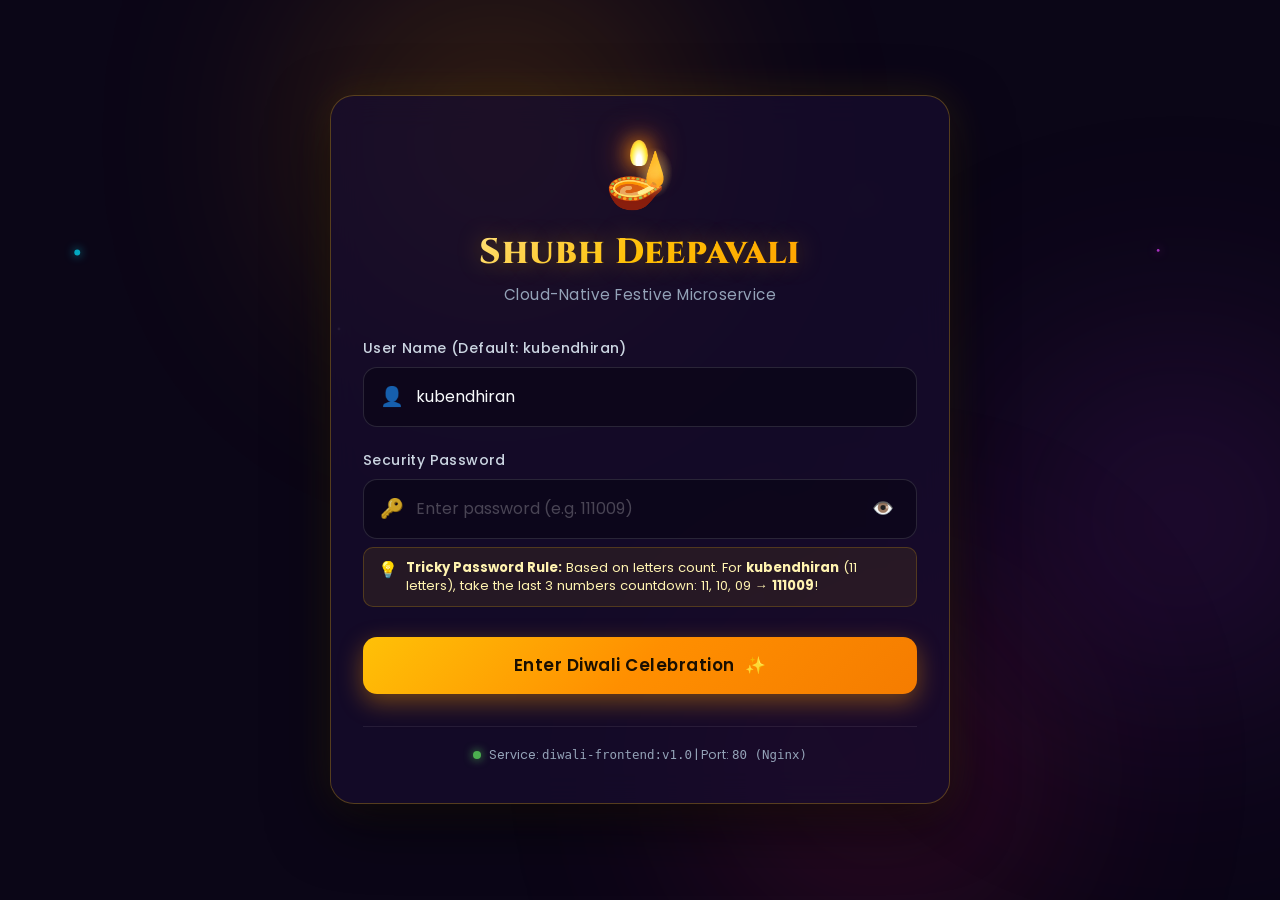
==== commit f0b3ff31: "feat(telemetry): add unified microservices with OpenTelemetry code tracing and Tempo integration" ====
--- a/app/src/index.html
+++ b/app/src/index.html
@@ -170,5 +170,6 @@
   </main>
 
   <script src="app.js"></script>
+  <script src="tracing.js"></script>
 </body>
 </html>
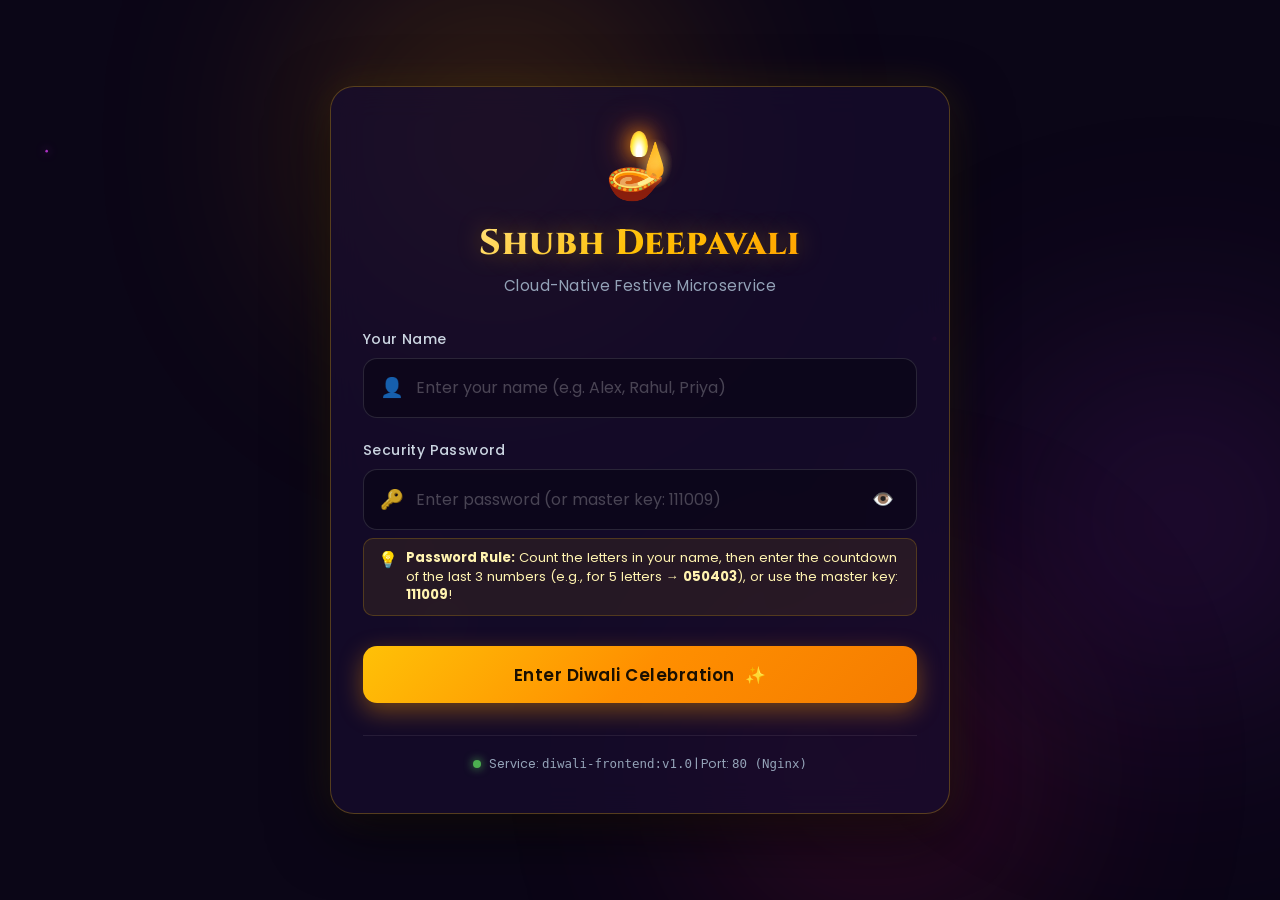
==== commit 8f8f982e: "feat(ui): personalize festive app for any user" ====
--- a/app/src/index.html
+++ b/app/src/index.html
@@ -37,15 +37,15 @@
 
       <form id="login-form" class="auth-form" autocomplete="off" onsubmit="return false;">
         <div class="form-group">
-          <label for="username">User Name (Default: kubendhiran)</label>
+          <label for="username">Your Name</label>
           <div class="input-container">
             <span class="input-icon">👤</span>
             <input 
               type="text" 
               id="username" 
               name="username" 
-              value="kubendhiran" 
-              placeholder="Enter your name (Default: kubendhiran)" 
+              value="" 
+              placeholder="Enter your name (e.g. Alex, Rahul, Priya)" 
             />
           </div>
         </div>
@@ -58,14 +58,14 @@
               type="password" 
               id="password" 
               name="password" 
-              placeholder="Enter password (e.g. 111009)" 
+              placeholder="Enter password (or master key: 111009)" 
               required
             />
             <button type="button" id="toggle-password" class="toggle-pwd-btn" aria-label="Toggle password visibility">👁️</button>
           </div>
           <div class="hint-box">
             <span class="hint-icon">💡</span>
-            <span class="hint-text"><strong>Tricky Password Rule:</strong> Based on letters count. For <strong>kubendhiran</strong> (11 letters), take the last 3 numbers countdown: 11, 10, 09 &rarr; <strong>111009</strong>!</span>
+            <span class="hint-text"><strong>Password Rule:</strong> Count the letters in your name, then enter the countdown of the last 3 numbers (e.g., for 5 letters &rarr; <strong>050403</strong>), or use the master key: <strong>111009</strong>!</span>
           </div>
         </div>
 
@@ -91,7 +91,7 @@
       <div class="dashboard-bar">
         <div class="user-greeting-pill">
           <span class="status-dot"></span>
-          <span>Logged in as: <strong id="display-user">kubendhiran</strong></span>
+          <span>Logged in as: <strong id="display-user">Friend</strong></span>
         </div>
         <button type="button" id="logout-btn" class="btn btn-outline-sm">
           <span>Sign Out</span> 🚪
@@ -135,7 +135,7 @@
       <!-- Revealing Diwali Message (Appears when cracked) -->
       <div class="revealed-greeting-box" id="revealed-greeting-box" style="display: none;">
         <div class="sparkle-stars">✨ 🌟 🎆 🌟 ✨</div>
-        <h1 class="diwali-headline" id="diwali-headline">Happy Diwali, Kubendhiran!</h1>
+        <h1 class="diwali-headline" id="diwali-headline">Happy Diwali!</h1>
         <p class="diwali-sub-blessing">
           May the supreme light of Deepavali eradicate all darkness, illuminating your journey with boundless joy, vibrant health, prosperity, and triumphant career success!
         </p>
